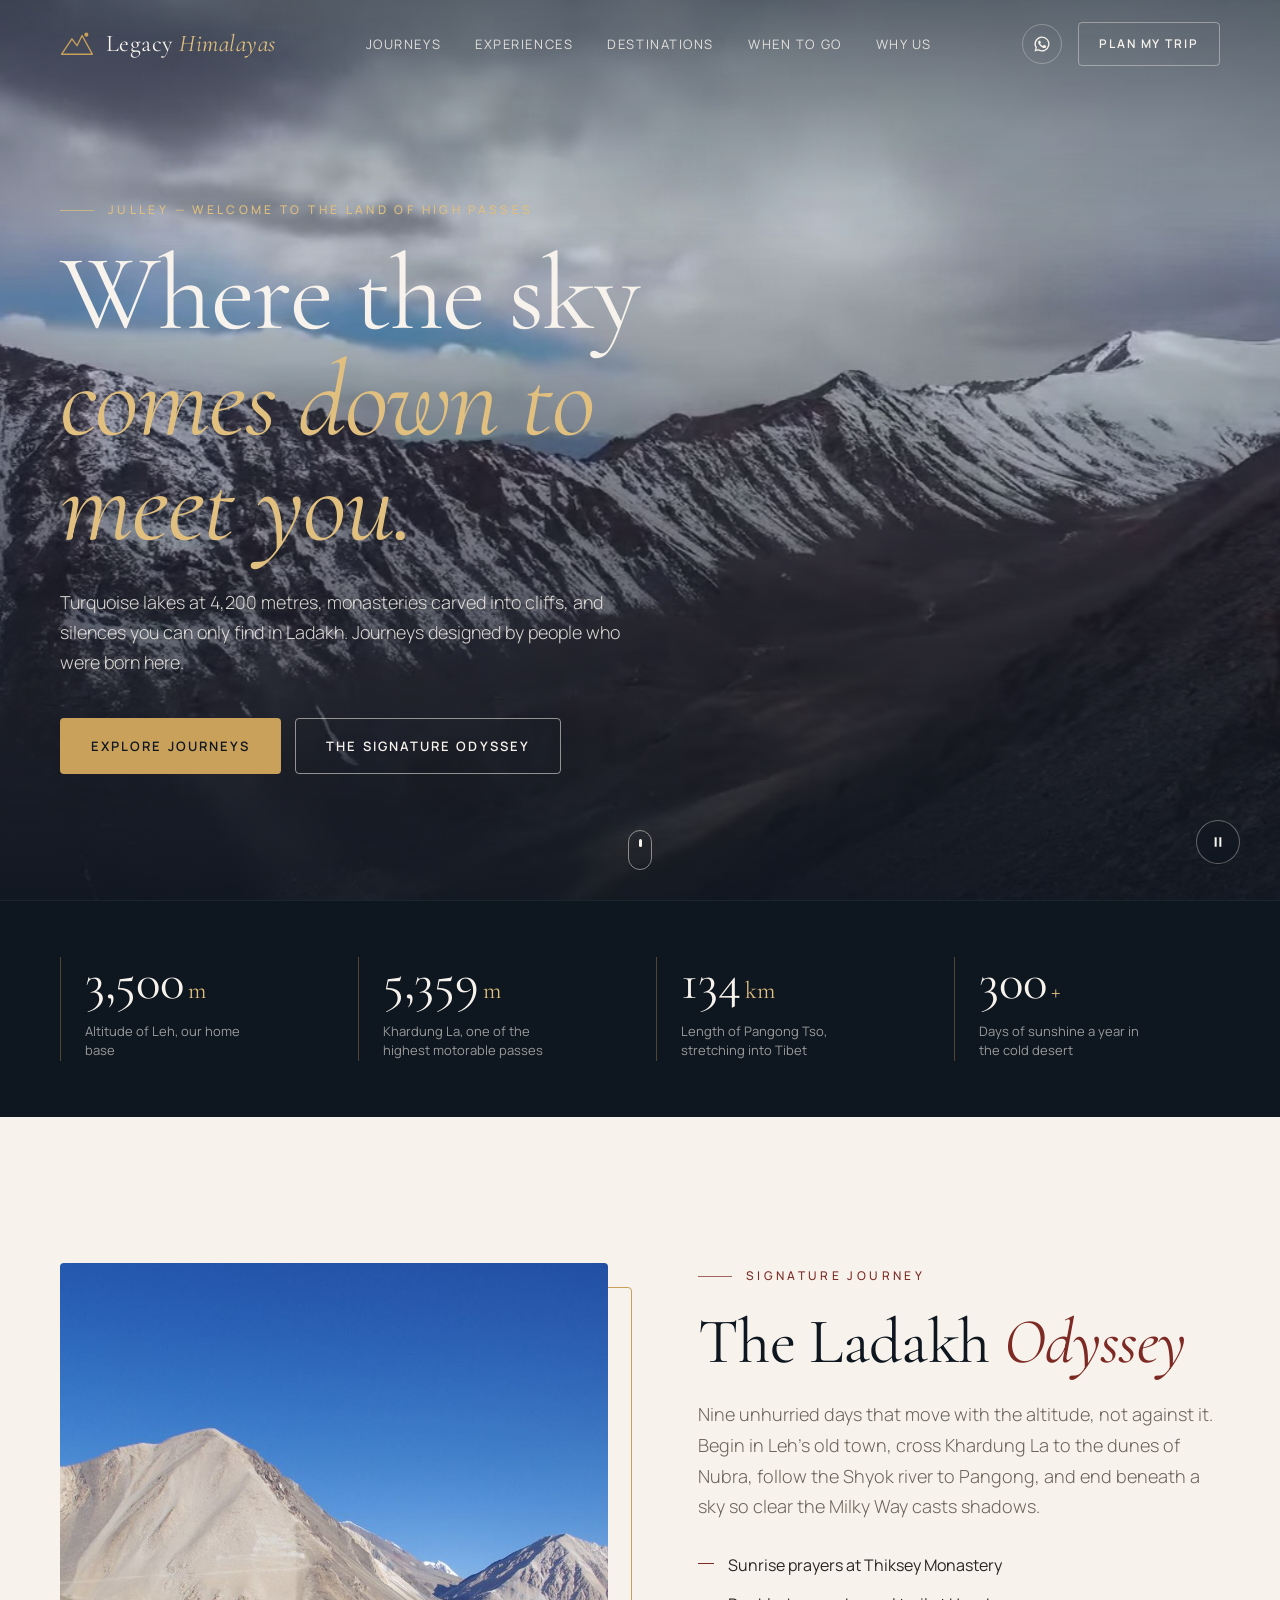
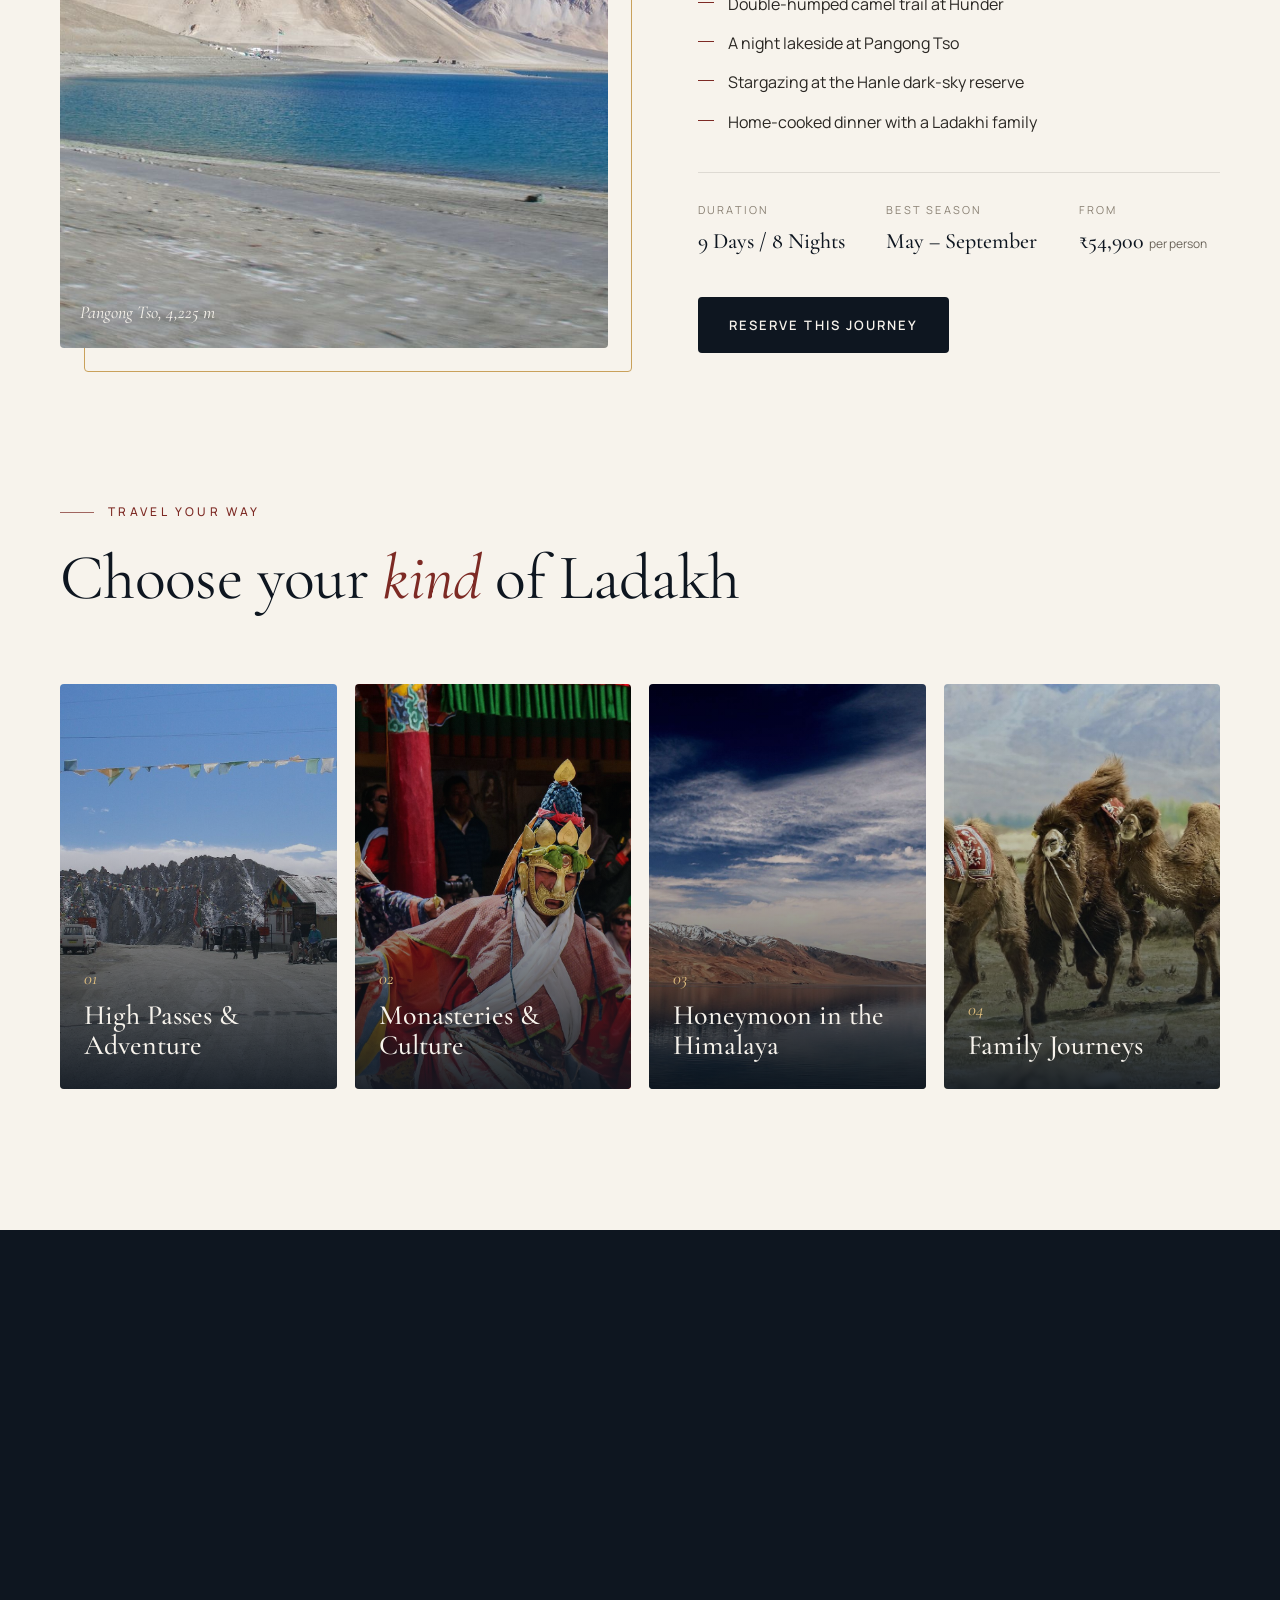
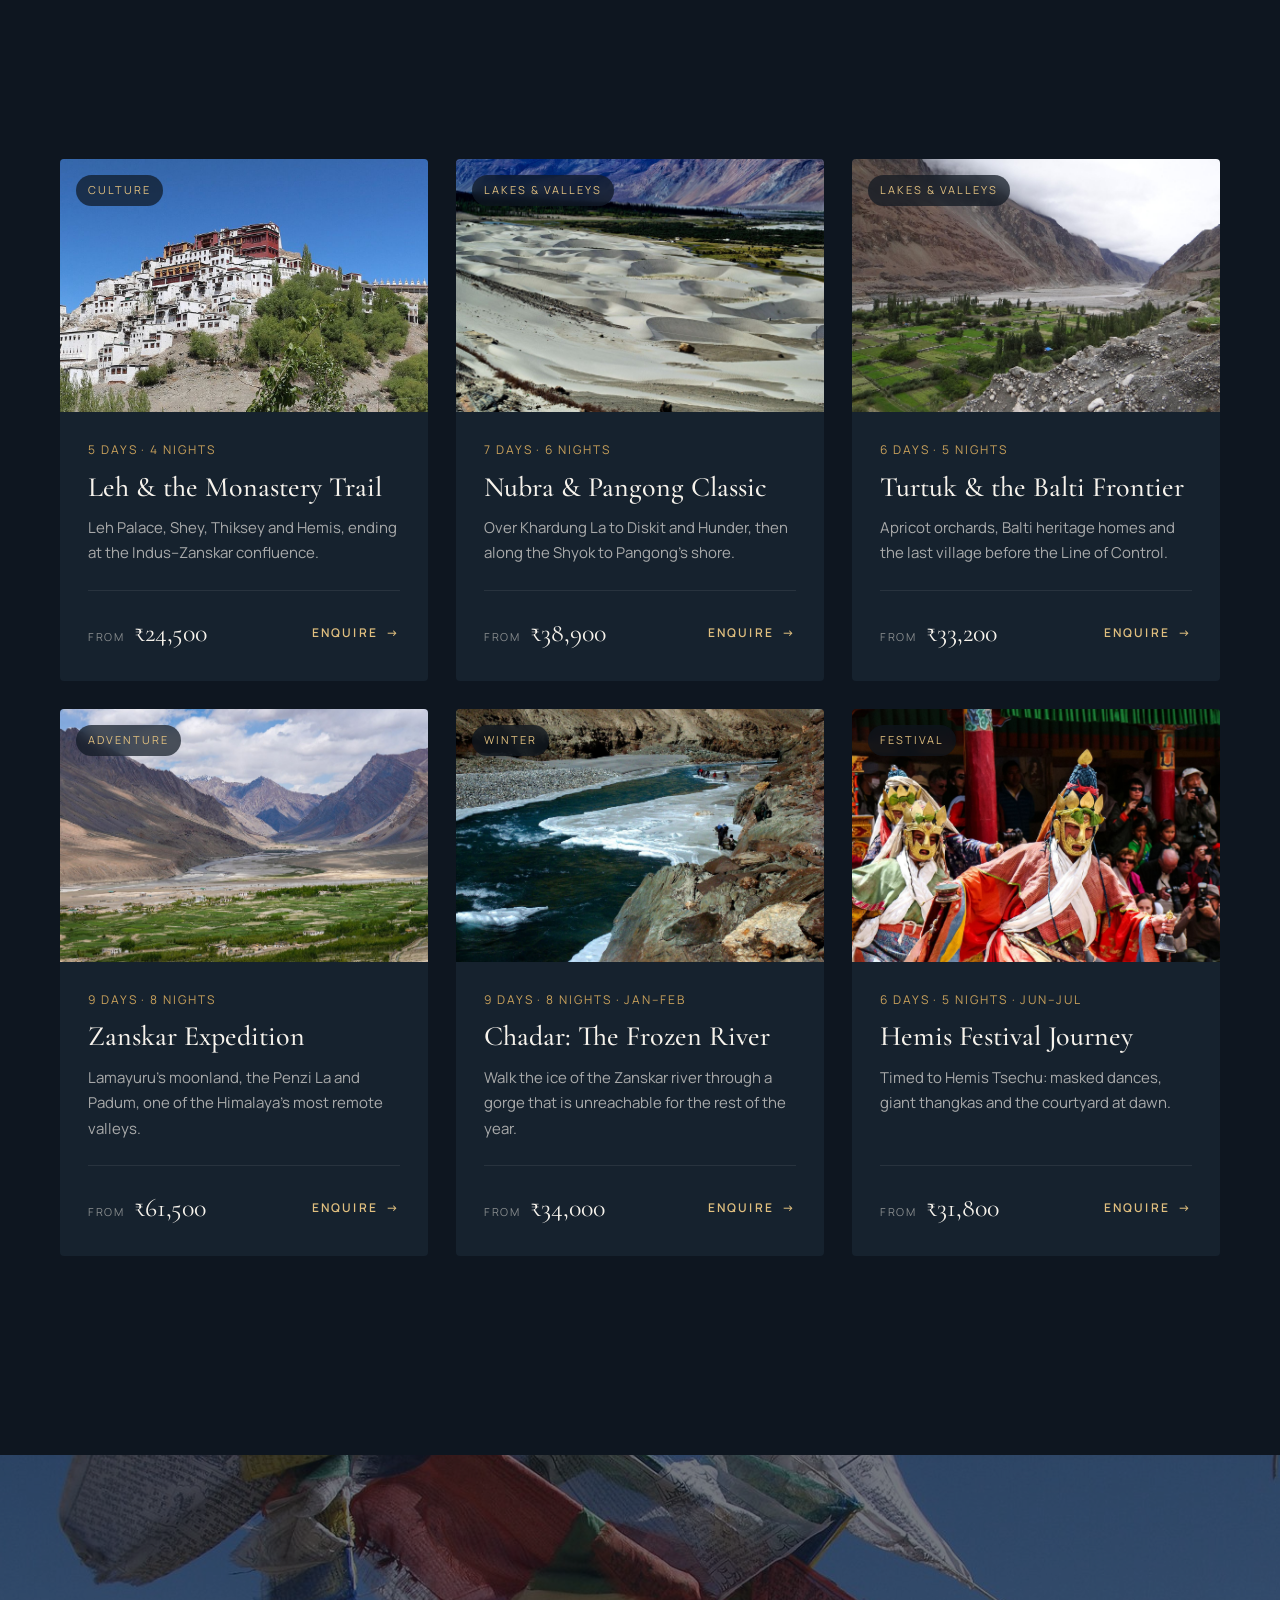
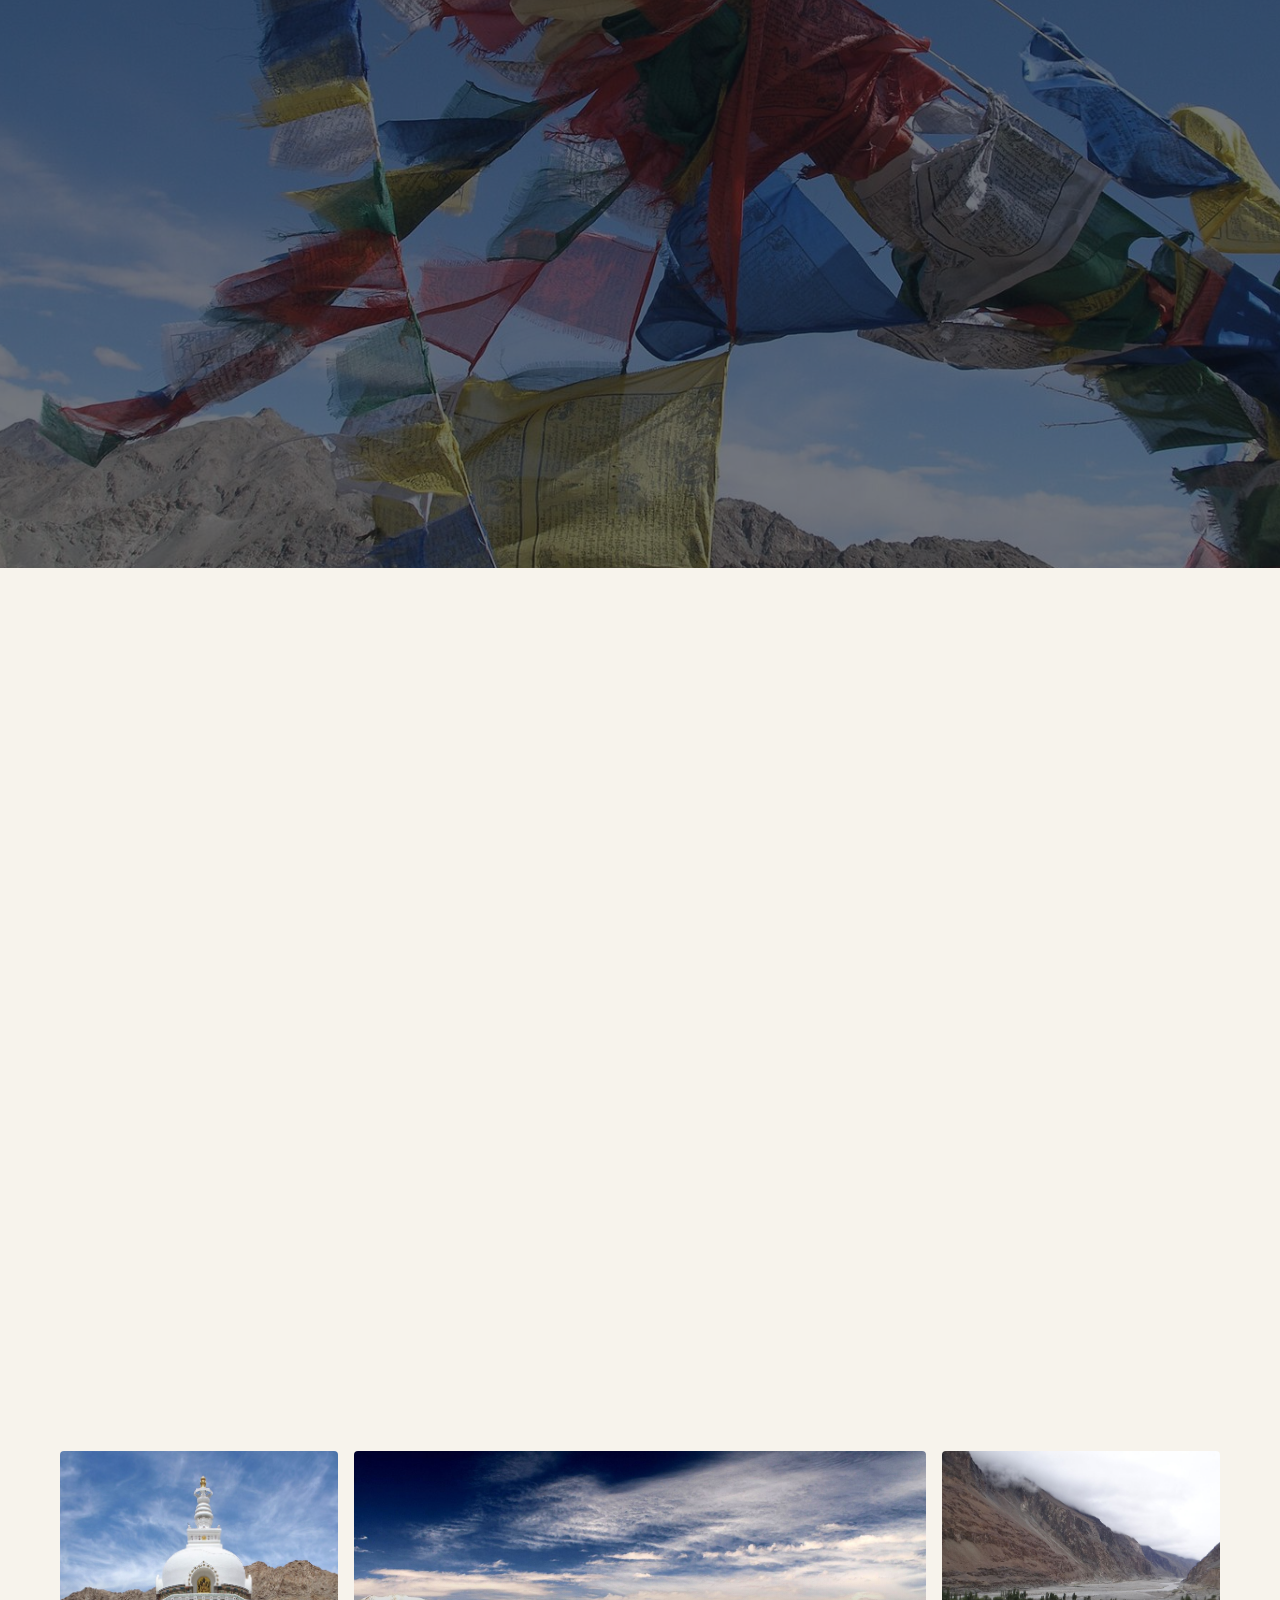
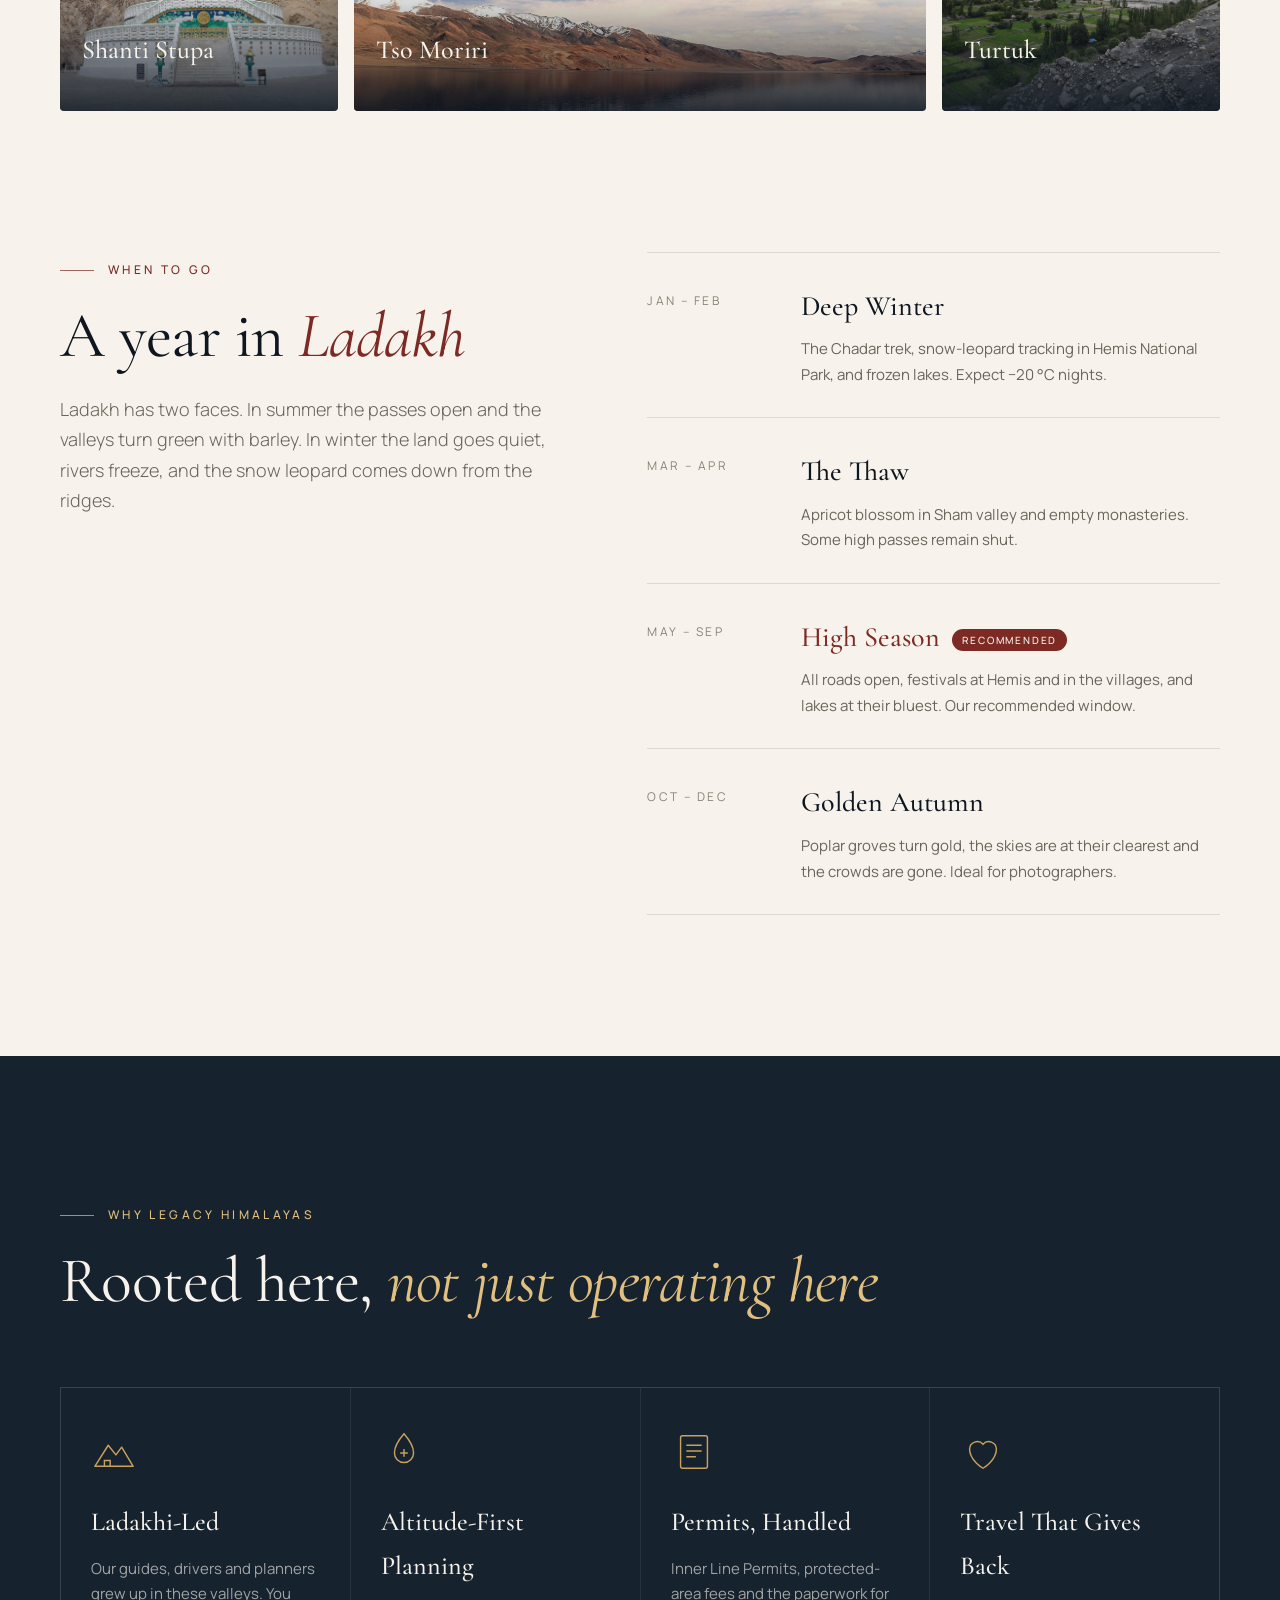
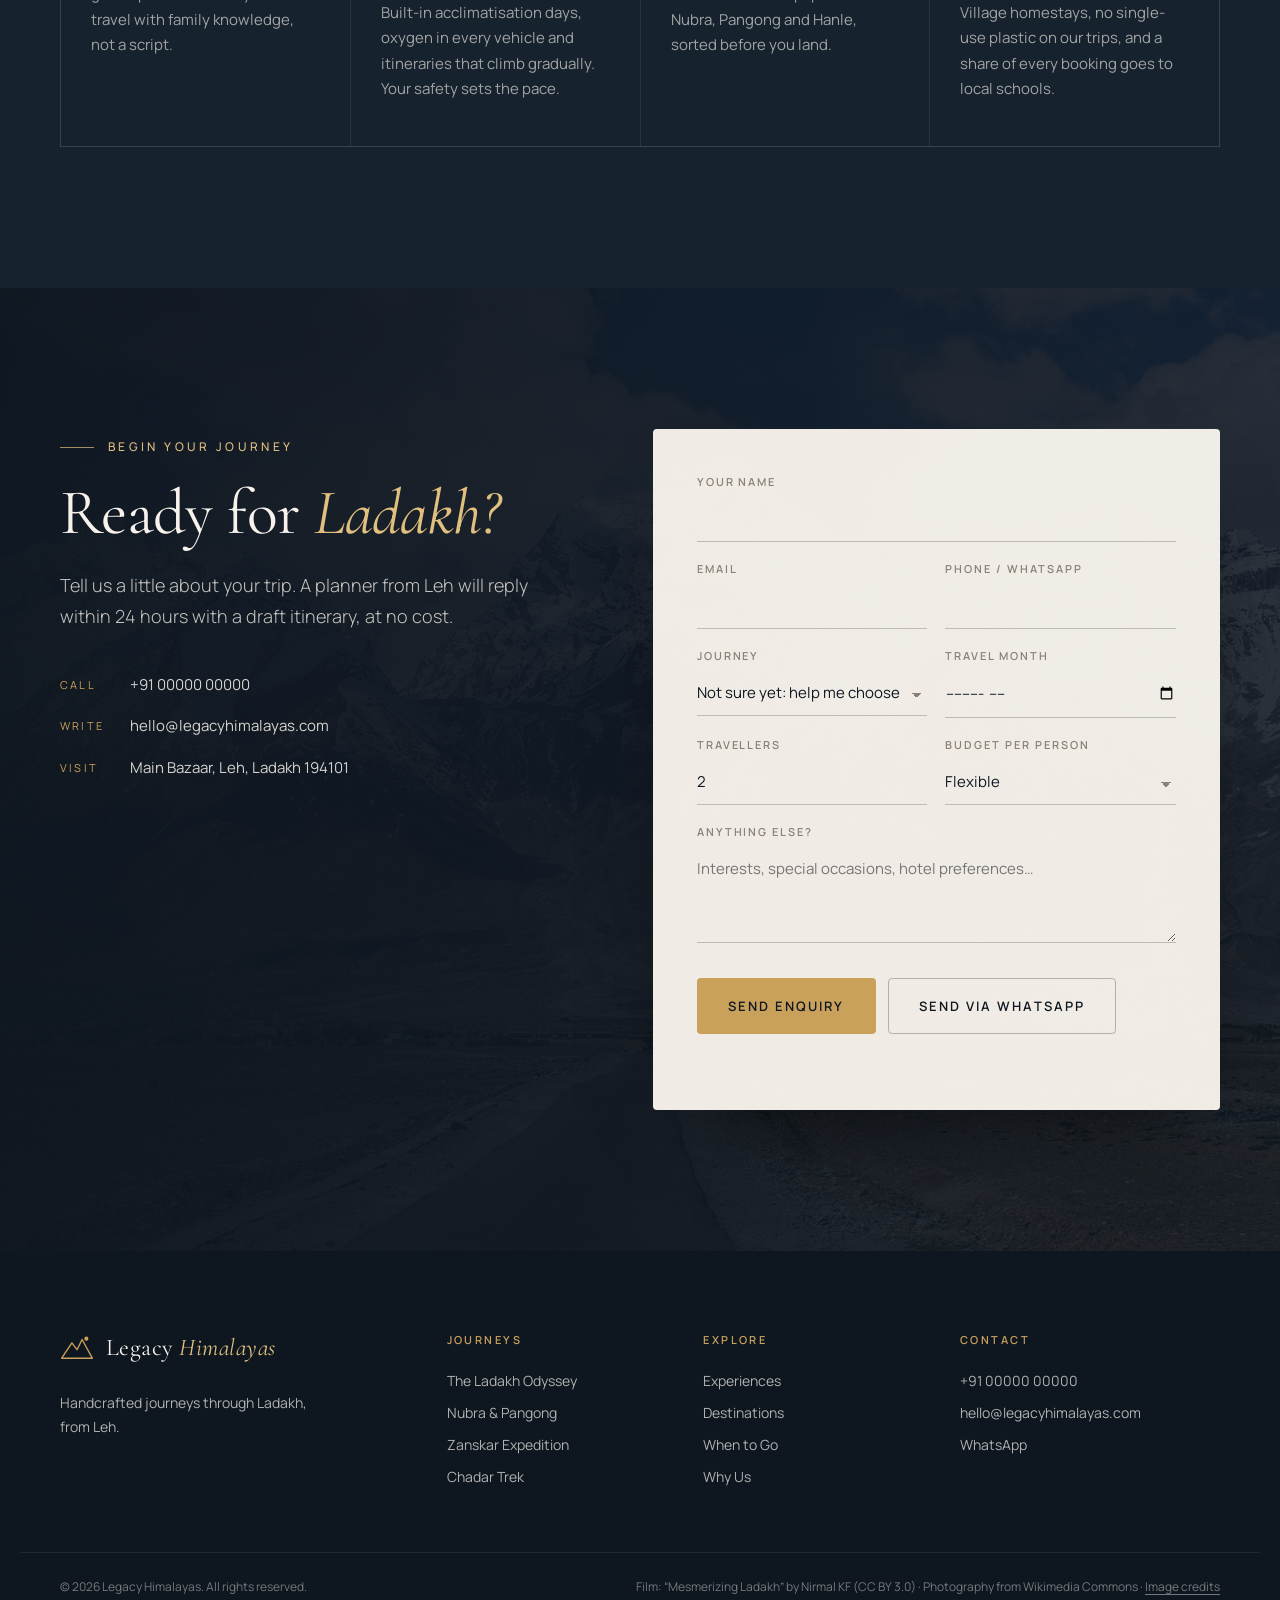
==== index.html @ a26d28ac "initial demo of website of the ladakh legacy" ====
<!doctype html>
<html lang="en">
<head>
  <meta charset="utf-8">
  <meta name="viewport" content="width=device-width, initial-scale=1">
  <title>Legacy Himalayas — Journeys Through Ladakh</title>
  <meta name="description" content="Handcrafted Ladakh journeys by a Leh-based team: Pangong and Nubra, monastery trails, Zanskar expeditions and the Chadar frozen-river trek.">
  <meta name="theme-color" content="#0e1620">
  <meta property="og:title" content="Legacy Himalayas — Journeys Through Ladakh">
  <meta property="og:description" content="Handcrafted journeys across the high desert of Ladakh.">
  <meta property="og:image" content="assets/img/hero-poster.jpg">
  <link rel="preconnect" href="https://fonts.googleapis.com">
  <link rel="preconnect" href="https://fonts.gstatic.com" crossorigin>
  <link href="https://fonts.googleapis.com/css2?family=Cormorant+Garamond:ital,wght@0,400;0,500;0,600;1,400;1,500&family=Manrope:wght@300;400;500;600&display=swap" rel="stylesheet">
  <link rel="stylesheet" href="css/style.css">
</head>
<body>

  <!-- ============ HEADER ============ -->
  <header class="site-header" id="top">
    <div class="container header-inner">
      <a href="#top" class="brand" aria-label="Legacy Himalayas home">
        <svg class="brand-mark" viewBox="0 0 40 40" aria-hidden="true"><path d="M2 32 L14 14 L20 22 L26 10 L38 32 Z" fill="none" stroke="currentColor" stroke-width="1.6" stroke-linejoin="round"/><circle cx="31" cy="9" r="2.4" fill="currentColor"/></svg>
        <span class="brand-text">Legacy <em>Himalayas</em></span>
      </a>

      <nav class="main-nav" aria-label="Primary">
        <a href="#journeys">Journeys</a>
        <a href="#experiences">Experiences</a>
        <a href="#destinations">Destinations</a>
        <a href="#seasons">When to Go</a>
        <a href="#why">Why Us</a>
      </nav>

      <div class="header-actions">
        <a href="https://wa.me/910000000000" class="icon-link" aria-label="Chat on WhatsApp" target="_blank" rel="noopener">
          <svg viewBox="0 0 24 24" aria-hidden="true"><path fill="currentColor" d="M12 2a10 10 0 0 0-8.6 15.1L2 22l5-1.3A10 10 0 1 0 12 2Zm0 18.2a8.2 8.2 0 0 1-4.2-1.2l-.3-.2-3 .8.8-2.9-.2-.3A8.2 8.2 0 1 1 12 20.2Zm4.5-6.1c-.2-.1-1.5-.7-1.7-.8s-.4-.1-.6.1-.7.8-.8 1-.3.2-.5.1a6.7 6.7 0 0 1-3.3-2.9c-.3-.4.3-.4.8-1.4a.5.5 0 0 0 0-.5l-.8-1.8c-.2-.5-.4-.4-.6-.4h-.5a1 1 0 0 0-.7.3 3 3 0 0 0-.9 2.2 5.2 5.2 0 0 0 1.1 2.7 11.8 11.8 0 0 0 4.5 4c1.7.7 2.3.8 3.2.6a2.7 2.7 0 0 0 1.8-1.3 2.2 2.2 0 0 0 .1-1.3c0-.1-.2-.2-.4-.3Z"/></svg>
        </a>
        <a href="#enquire" class="btn btn-ghost btn-sm">Plan My Trip</a>
        <button class="nav-toggle" aria-label="Open menu" aria-expanded="false" aria-controls="mobile-menu">
          <span></span><span></span>
        </button>
      </div>
    </div>

    <div class="mobile-menu" id="mobile-menu" hidden>
      <a href="#journeys">Journeys</a>
      <a href="#experiences">Experiences</a>
      <a href="#destinations">Destinations</a>
      <a href="#seasons">When to Go</a>
      <a href="#why">Why Us</a>
      <a href="#enquire" class="btn btn-gold">Plan My Trip</a>
    </div>
  </header>

  <main>

    <!-- ============ HERO (VIDEO) ============ -->
    <section class="hero">
      <video class="hero-video" autoplay muted loop playsinline preload="auto" poster="assets/img/hero-poster.jpg">
        <source src="assets/video/ladakh-hero.mp4" type="video/mp4">
        <source src="assets/video/ladakh-hero.webm" type="video/webm">
      </video>
      <div class="hero-shade"></div>

      <div class="container hero-content">
        <p class="eyebrow reveal">Julley — welcome to the land of high passes</p>
        <h1 class="hero-title reveal">Where the sky<br><em>comes down to meet you.</em></h1>
        <p class="hero-lede reveal">Turquoise lakes at 4,200 metres, monasteries carved into cliffs, and silences you can only find in Ladakh. Journeys designed by people who were born here.</p>
        <div class="hero-ctas reveal">
          <a href="#journeys" class="btn btn-gold">Explore Journeys</a>
          <a href="#signature" class="btn btn-line">The Signature Odyssey</a>
        </div>
      </div>

      <button class="video-toggle" aria-label="Pause background video" data-state="playing">
        <svg class="i-pause" viewBox="0 0 24 24" aria-hidden="true"><path fill="currentColor" d="M7 5h3v14H7zM14 5h3v14h-3z"/></svg>
        <svg class="i-play" viewBox="0 0 24 24" aria-hidden="true"><path fill="currentColor" d="M8 5v14l11-7z"/></svg>
      </button>
      <a href="#signature" class="scroll-cue" aria-label="Scroll down"><span></span></a>
    </section>

    <!-- ============ STATS STRIP ============ -->
    <section class="stats">
      <div class="container stats-grid">
        <div class="stat reveal"><span class="stat-num" data-count="3500">3,500</span><span class="stat-unit">m</span><p>Altitude of Leh, our home base</p></div>
        <div class="stat reveal"><span class="stat-num" data-count="5359">5,359</span><span class="stat-unit">m</span><p>Khardung La, one of the highest motorable passes</p></div>
        <div class="stat reveal"><span class="stat-num" data-count="134">134</span><span class="stat-unit">km</span><p>Length of Pangong Tso, stretching into Tibet</p></div>
        <div class="stat reveal"><span class="stat-num" data-count="300">300</span><span class="stat-unit">+</span><p>Days of sunshine a year in the cold desert</p></div>
      </div>
    </section>

    <!-- ============ SIGNATURE JOURNEY ============ -->
    <section class="signature" id="signature">
      <div class="container signature-grid">
        <figure class="signature-media reveal">
          <img src="assets/img/pangong.jpg" alt="The turquoise water of Pangong Tso beneath bare brown mountains" loading="lazy">
          <figcaption>Pangong Tso, 4,225 m</figcaption>
        </figure>
        <div class="signature-copy reveal">
          <p class="eyebrow dark">Signature Journey</p>
          <h2 class="section-title">The Ladakh <em>Odyssey</em></h2>
          <p class="lead">Nine unhurried days that move with the altitude, not against it. Begin in Leh's old town, cross Khardung La to the dunes of Nubra, follow the Shyok river to Pangong, and end beneath a sky so clear the Milky Way casts shadows.</p>
          <ul class="tick-list">
            <li>Sunrise prayers at Thiksey Monastery</li>
            <li>Double-humped camel trail at Hunder</li>
            <li>A night lakeside at Pangong Tso</li>
            <li>Stargazing at the Hanle dark-sky reserve</li>
            <li>Home-cooked dinner with a Ladakhi family</li>
          </ul>
          <div class="signature-meta">
            <div><span>Duration</span><strong>9 Days / 8 Nights</strong></div>
            <div><span>Best season</span><strong>May – September</strong></div>
            <div><span>From</span><strong>₹54,900 <small>per person</small></strong></div>
          </div>
          <a href="#enquire" class="btn btn-dark" data-trip="The Ladakh Odyssey">Reserve This Journey</a>
        </div>
      </div>
    </section>

    <!-- ============ EXPERIENCES ============ -->
    <section class="experiences" id="experiences">
      <div class="container">
        <header class="section-head reveal">
          <p class="eyebrow dark">Travel Your Way</p>
          <h2 class="section-title">Choose your <em>kind</em> of Ladakh</h2>
        </header>

        <div class="exp-grid">
          <a href="#enquire" class="exp-card reveal" data-trip="High Passes & Adventure">
            <img src="assets/img/khardung-la.jpg" alt="Prayer flags strung across the summit of Khardung La" loading="lazy">
            <div class="exp-body"><span class="exp-index">01</span><h3>High Passes &amp; Adventure</h3><p>Motorbike routes, river rafting on the Zanskar, and treks across 5,000-metre passes.</p></div>
          </a>
          <a href="#enquire" class="exp-card reveal" data-trip="Monasteries & Culture">
            <img src="assets/img/hemis-festival.jpg" alt="Masked dancers at the Hemis monastery festival" loading="lazy">
            <div class="exp-body"><span class="exp-index">02</span><h3>Monasteries &amp; Culture</h3><p>Cham dances, butter-lamp halls and quiet conversations with resident monks.</p></div>
          </a>
          <a href="#enquire" class="exp-card reveal" data-trip="Honeymoon in the Himalaya">
            <img src="assets/img/tso-moriri.jpg" alt="Dramatic clouds over the still waters of Tso Moriri" loading="lazy">
            <div class="exp-body"><span class="exp-index">03</span><h3>Honeymoon in the Himalaya</h3><p>Private lakeside camps, boutique heritage stays and long, slow evenings.</p></div>
          </a>
          <a href="#enquire" class="exp-card reveal" data-trip="Family Journeys">
            <img src="assets/img/bactrian-camels.jpg" alt="Three Bactrian camels in the Nubra valley" loading="lazy">
            <div class="exp-body"><span class="exp-index">04</span><h3>Family Journeys</h3><p>Gentle pacing, comfortable vehicles and moments every age remembers.</p></div>
          </a>
        </div>
      </div>
    </section>

    <!-- ============ JOURNEYS / PACKAGES ============ -->
    <section class="journeys" id="journeys">
      <div class="container">
        <header class="section-head split reveal">
          <div>
            <p class="eyebrow">Curated Itineraries</p>
            <h2 class="section-title light">Journeys across <em>the roof of the world</em></h2>
          </div>
          <p class="section-note">Every itinerary includes acclimatisation days, permits, a local guide and a dedicated driver. All of it can be tailored.</p>
        </header>

        <div class="journey-filters reveal" role="tablist" aria-label="Filter journeys">
          <button class="chip is-active" data-filter="all" role="tab" aria-selected="true">All</button>
          <button class="chip" data-filter="culture" role="tab" aria-selected="false">Culture</button>
          <button class="chip" data-filter="landscape" role="tab" aria-selected="false">Lakes &amp; Valleys</button>
          <button class="chip" data-filter="adventure" role="tab" aria-selected="false">Adventure</button>
        </div>

        <div class="journey-grid">
          <article class="journey reveal" data-cat="culture">
            <div class="journey-img"><img src="assets/img/thiksey.jpg" alt="Thiksey Monastery rising in white tiers up a hillside" loading="lazy"><span class="tag">Culture</span></div>
            <div class="journey-body">
              <p class="journey-dur">5 Days · 4 Nights</p>
              <h3>Leh &amp; the Monastery Trail</h3>
              <p>Leh Palace, Shey, Thiksey and Hemis, ending at the Indus–Zanskar confluence.</p>
              <div class="journey-foot"><span class="price"><small>from</small> ₹24,500</span><a href="#enquire" class="link-arrow" data-trip="Leh & the Monastery Trail">Enquire</a></div>
            </div>
          </article>

          <article class="journey reveal" data-cat="landscape">
            <div class="journey-img"><img src="assets/img/nubra-dunes.jpg" alt="Pale sand dunes of the Nubra valley" loading="lazy"><span class="tag">Lakes &amp; Valleys</span></div>
            <div class="journey-body">
              <p class="journey-dur">7 Days · 6 Nights</p>
              <h3>Nubra &amp; Pangong Classic</h3>
              <p>Over Khardung La to Diskit and Hunder, then along the Shyok to Pangong's shore.</p>
              <div class="journey-foot"><span class="price"><small>from</small> ₹38,900</span><a href="#enquire" class="link-arrow" data-trip="Nubra & Pangong Classic">Enquire</a></div>
            </div>
          </article>

          <article class="journey reveal" data-cat="landscape">
            <div class="journey-img"><img src="assets/img/turtuk.jpg" alt="Green fields of Turtuk village beside the Shyok river" loading="lazy"><span class="tag">Lakes &amp; Valleys</span></div>
            <div class="journey-body">
              <p class="journey-dur">6 Days · 5 Nights</p>
              <h3>Turtuk &amp; the Balti Frontier</h3>
              <p>Apricot orchards, Balti heritage homes and the last village before the Line of Control.</p>
              <div class="journey-foot"><span class="price"><small>from</small> ₹33,200</span><a href="#enquire" class="link-arrow" data-trip="Turtuk & the Balti Frontier">Enquire</a></div>
            </div>
          </article>

          <article class="journey reveal" data-cat="adventure">
            <div class="journey-img"><img src="assets/img/zanskar.jpg" alt="Wide glacial valley in Zanskar" loading="lazy"><span class="tag">Adventure</span></div>
            <div class="journey-body">
              <p class="journey-dur">9 Days · 8 Nights</p>
              <h3>Zanskar Expedition</h3>
              <p>Lamayuru's moonland, the Penzi La and Padum, one of the Himalaya's most remote valleys.</p>
              <div class="journey-foot"><span class="price"><small>from</small> ₹61,500</span><a href="#enquire" class="link-arrow" data-trip="Zanskar Expedition">Enquire</a></div>
            </div>
          </article>

          <article class="journey reveal" data-cat="adventure">
            <div class="journey-img"><img src="assets/img/chadar.jpg" alt="Trekkers walking on the frozen Zanskar river" loading="lazy"><span class="tag">Winter</span></div>
            <div class="journey-body">
              <p class="journey-dur">9 Days · 8 Nights · Jan–Feb</p>
              <h3>Chadar: The Frozen River</h3>
              <p>Walk the ice of the Zanskar river through a gorge that is unreachable for the rest of the year.</p>
              <div class="journey-foot"><span class="price"><small>from</small> ₹34,000</span><a href="#enquire" class="link-arrow" data-trip="Chadar: The Frozen River">Enquire</a></div>
            </div>
          </article>

          <article class="journey reveal" data-cat="culture">
            <div class="journey-img"><img src="assets/img/hemis-festival.jpg" alt="Masked Cham dancers at Hemis Tsechu" loading="lazy"><span class="tag">Festival</span></div>
            <div class="journey-body">
              <p class="journey-dur">6 Days · 5 Nights · Jun–Jul</p>
              <h3>Hemis Festival Journey</h3>
              <p>Timed to Hemis Tsechu: masked dances, giant thangkas and the courtyard at dawn.</p>
              <div class="journey-foot"><span class="price"><small>from</small> ₹31,800</span><a href="#enquire" class="link-arrow" data-trip="Hemis Festival Journey">Enquire</a></div>
            </div>
          </article>
        </div>
        <p class="fine-print reveal">Prices are indicative, per person on twin sharing, and vary with season, group size and the hotels you choose.</p>
      </div>
    </section>

    <!-- ============ QUOTE BREAK ============ -->
    <section class="parallax-quote">
      <div class="parallax-bg" aria-hidden="true" style="background-image:url('assets/img/prayer-flags.jpg')"></div>
      <div class="container quote-inner reveal">
        <p class="quote-mark" aria-hidden="true">“</p>
        <blockquote>Ladakh does not ask you to hurry.<br>It asks you to <em>breathe</em>, and look up.</blockquote>
        <p class="quote-sub">Every prayer flag carries a wish on the wind. We hope one of them is yours.</p>
      </div>
    </section>

    <!-- ============ DESTINATIONS (MOSAIC) ============ -->
    <section class="destinations" id="destinations">
      <div class="container">
        <header class="section-head reveal">
          <p class="eyebrow dark">The Map, Unfolded</p>
          <h2 class="section-title">Places that <em>stay with you</em></h2>
        </header>

        <div class="mosaic">
          <figure class="tile t-tall reveal"><img src="assets/img/leh-palace.jpg" alt="Leh Palace overlooking the old town" loading="lazy"><figcaption><strong>Leh</strong><span>The 17th-century palace above a maze of mud-brick lanes</span></figcaption></figure>
          <figure class="tile t-wide reveal"><img src="assets/img/pangong-reflection.jpg" alt="Mountains mirrored in Pangong Tso" loading="lazy"><figcaption><strong>Pangong Tso</strong><span>A saltwater lake that shifts from blue to green to grey in a day</span></figcaption></figure>
          <figure class="tile reveal"><img src="assets/img/diskit.jpg" alt="The Maitreya Buddha statue at Diskit" loading="lazy"><figcaption><strong>Diskit</strong><span>A 32-metre Maitreya Buddha facing the valley</span></figcaption></figure>
          <figure class="tile reveal"><img src="assets/img/lamayuru.jpg" alt="Eroded moonland landscape around Lamayuru" loading="lazy"><figcaption><strong>Lamayuru</strong><span>Ancient lakebed turned to "moonland"</span></figcaption></figure>
          <figure class="tile t-wide reveal"><img src="assets/img/sangam.jpg" alt="The Indus and Zanskar rivers meeting at Nimmu" loading="lazy"><figcaption><strong>Sangam, Nimmu</strong><span>Where the blue Indus meets the brown Zanskar</span></figcaption></figure>
          <figure class="tile reveal"><img src="assets/img/shanti-stupa.jpg" alt="The white Shanti Stupa above Leh" loading="lazy"><figcaption><strong>Shanti Stupa</strong><span>Leh's lights at dusk</span></figcaption></figure>
          <figure class="tile t-wide reveal"><img src="assets/img/tso-moriri.jpg" alt="Clouds over Tso Moriri in Changthang" loading="lazy"><figcaption><strong>Tso Moriri</strong><span>A high-altitude wetland where the Changpa nomads graze their pashmina goats</span></figcaption></figure>
          <figure class="tile reveal"><img src="assets/img/turtuk.jpg" alt="Turtuk village in its green valley" loading="lazy"><figcaption><strong>Turtuk</strong><span>Balti village of apricot orchards</span></figcaption></figure>
        </div>
      </div>
    </section>

    <!-- ============ SEASONS ============ -->
    <section class="seasons" id="seasons">
      <div class="container seasons-grid">
        <div class="seasons-copy reveal">
          <p class="eyebrow dark">When to Go</p>
          <h2 class="section-title">A year in <em>Ladakh</em></h2>
          <p class="lead">Ladakh has two faces. In summer the passes open and the valleys turn green with barley. In winter the land goes quiet, rivers freeze, and the snow leopard comes down from the ridges.</p>
        </div>
        <ol class="season-list">
          <li class="reveal"><span class="s-months">Jan – Feb</span><div><h4>Deep Winter</h4><p>The Chadar trek, snow-leopard tracking in Hemis National Park, and frozen lakes. Expect −20&nbsp;°C nights.</p></div></li>
          <li class="reveal"><span class="s-months">Mar – Apr</span><div><h4>The Thaw</h4><p>Apricot blossom in Sham valley and empty monasteries. Some high passes remain shut.</p></div></li>
          <li class="reveal is-peak"><span class="s-months">May – Sep</span><div><h4>High Season</h4><p>All roads open, festivals at Hemis and in the villages, and lakes at their bluest. Our recommended window.</p></div></li>
          <li class="reveal"><span class="s-months">Oct – Dec</span><div><h4>Golden Autumn</h4><p>Poplar groves turn gold, the skies are at their clearest and the crowds are gone. Ideal for photographers.</p></div></li>
        </ol>
      </div>
    </section>

    <!-- ============ WHY US ============ -->
    <section class="why" id="why">
      <div class="container">
        <header class="section-head reveal">
          <p class="eyebrow">Why Legacy Himalayas</p>
          <h2 class="section-title light">Rooted here, <em>not just operating here</em></h2>
        </header>
        <div class="why-grid">
          <div class="why-item reveal">
            <svg viewBox="0 0 48 48" aria-hidden="true"><path d="M4 40 L18 18 L26 28 L32 20 L44 40 Z" fill="none" stroke="currentColor" stroke-width="1.5" stroke-linejoin="round"/><path d="M14 40v-6h6v6" fill="none" stroke="currentColor" stroke-width="1.5"/></svg>
            <h3>Ladakhi-Led</h3>
            <p>Our guides, drivers and planners grew up in these valleys. You travel with family knowledge, not a script.</p>
          </div>
          <div class="why-item reveal">
            <svg viewBox="0 0 48 48" aria-hidden="true"><path d="M24 6c-7 8-10 14-10 20a10 10 0 0 0 20 0c0-6-3-12-10-20Z" fill="none" stroke="currentColor" stroke-width="1.5"/><path d="M24 30v-8M20 26h8" stroke="currentColor" stroke-width="1.5"/></svg>
            <h3>Altitude-First Planning</h3>
            <p>Built-in acclimatisation days, oxygen in every vehicle and itineraries that climb gradually. Your safety sets the pace.</p>
          </div>
          <div class="why-item reveal">
            <svg viewBox="0 0 48 48" aria-hidden="true"><rect x="10" y="8" width="28" height="34" rx="2" fill="none" stroke="currentColor" stroke-width="1.5"/><path d="M16 18h16M16 24h16M16 30h10" stroke="currentColor" stroke-width="1.5"/></svg>
            <h3>Permits, Handled</h3>
            <p>Inner Line Permits, protected-area fees and the paperwork for Nubra, Pangong and Hanle, sorted before you land.</p>
          </div>
          <div class="why-item reveal">
            <svg viewBox="0 0 48 48" aria-hidden="true"><path d="M24 42s-14-8-14-20a8 8 0 0 1 14-5 8 8 0 0 1 14 5c0 12-14 20-14 20Z" fill="none" stroke="currentColor" stroke-width="1.5"/></svg>
            <h3>Travel That Gives Back</h3>
            <p>Village homestays, no single-use plastic on our trips, and a share of every booking goes to local schools.</p>
          </div>
        </div>
      </div>
    </section>

    <!-- ============ ENQUIRY ============ -->
    <section class="enquire" id="enquire">
      <div class="enquire-bg" aria-hidden="true"><img src="assets/img/zanskar-road.jpg" alt="" loading="lazy"></div>
      <div class="container enquire-grid">
        <div class="enquire-copy reveal">
          <p class="eyebrow">Begin Your Journey</p>
          <h2 class="section-title light">Ready for <em>Ladakh?</em></h2>
          <p class="lead light">Tell us a little about your trip. A planner from Leh will reply within 24 hours with a draft itinerary, at no cost.</p>
          <ul class="contact-list">
            <li><span>Call</span><a href="tel:+910000000000">+91 00000 00000</a></li>
            <li><span>Write</span><a href="mailto:hello@legacyhimalayas.com">hello@legacyhimalayas.com</a></li>
            <li><span>Visit</span>Main Bazaar, Leh, Ladakh 194101</li>
          </ul>
        </div>

        <form class="enquire-form reveal" id="enquiry-form" novalidate>
          <div class="field"><label for="f-name">Your name</label><input id="f-name" name="name" type="text" autocomplete="name" required></div>
          <div class="field-row">
            <div class="field"><label for="f-email">Email</label><input id="f-email" name="email" type="email" autocomplete="email" required></div>
            <div class="field"><label for="f-phone">Phone / WhatsApp</label><input id="f-phone" name="phone" type="tel" autocomplete="tel"></div>
          </div>
          <div class="field-row">
            <div class="field"><label for="f-trip">Journey</label>
              <select id="f-trip" name="trip">
                <option>Not sure yet: help me choose</option>
                <option>The Ladakh Odyssey</option>
                <option>Leh &amp; the Monastery Trail</option>
                <option>Nubra &amp; Pangong Classic</option>
                <option>Turtuk &amp; the Balti Frontier</option>
                <option>Zanskar Expedition</option>
                <option>Chadar: The Frozen River</option>
                <option>Hemis Festival Journey</option>
                <option>High Passes &amp; Adventure</option>
                <option>Monasteries &amp; Culture</option>
                <option>Honeymoon in the Himalaya</option>
                <option>Family Journeys</option>
              </select>
            </div>
            <div class="field"><label for="f-month">Travel month</label><input id="f-month" name="month" type="month"></div>
          </div>
          <div class="field-row">
            <div class="field"><label for="f-travellers">Travellers</label><input id="f-travellers" name="travellers" type="number" min="1" value="2"></div>
            <div class="field"><label for="f-budget">Budget per person</label>
              <select id="f-budget" name="budget"><option>Flexible</option><option>Under ₹30,000</option><option>₹30,000 – ₹60,000</option><option>₹60,000+</option></select>
            </div>
          </div>
          <div class="field"><label for="f-msg">Anything else?</label><textarea id="f-msg" name="message" rows="3" placeholder="Interests, special occasions, hotel preferences…"></textarea></div>
          <div class="form-actions">
            <button type="submit" class="btn btn-gold">Send Enquiry</button>
            <button type="button" class="btn btn-line" id="send-whatsapp">Send via WhatsApp</button>
          </div>
          <p class="form-status" role="status" aria-live="polite"></p>
        </form>
      </div>
    </section>
  </main>

  <!-- ============ FOOTER ============ -->
  <footer class="site-footer">
    <div class="container footer-grid">
      <div class="footer-brand">
        <a href="#top" class="brand">
          <svg class="brand-mark" viewBox="0 0 40 40" aria-hidden="true"><path d="M2 32 L14 14 L20 22 L26 10 L38 32 Z" fill="none" stroke="currentColor" stroke-width="1.6" stroke-linejoin="round"/><circle cx="31" cy="9" r="2.4" fill="currentColor"/></svg>
          <span class="brand-text">Legacy <em>Himalayas</em></span>
        </a>
        <p>Handcrafted journeys through Ladakh, from Leh.</p>
      </div>
      <div>
        <h4>Journeys</h4>
        <a href="#signature">The Ladakh Odyssey</a>
        <a href="#journeys">Nubra &amp; Pangong</a>
        <a href="#journeys">Zanskar Expedition</a>
        <a href="#journeys">Chadar Trek</a>
      </div>
      <div>
        <h4>Explore</h4>
        <a href="#experiences">Experiences</a>
        <a href="#destinations">Destinations</a>
        <a href="#seasons">When to Go</a>
        <a href="#why">Why Us</a>
      </div>
      <div>
        <h4>Contact</h4>
        <a href="tel:+910000000000">+91 00000 00000</a>
        <a href="mailto:hello@legacyhimalayas.com">hello@legacyhimalayas.com</a>
        <a href="https://wa.me/910000000000" target="_blank" rel="noopener">WhatsApp</a>
      </div>
    </div>
    <div class="container footer-base">
      <p>© <span id="year">2026</span> Legacy Himalayas. All rights reserved.</p>
      <p>Film: “Mesmerizing Ladakh” by Nirmal KF (CC BY 3.0) · Photography from Wikimedia Commons · <a href="credits.html">Image credits</a></p>
    </div>
  </footer>

  <a href="https://wa.me/910000000000" class="wa-float" target="_blank" rel="noopener" aria-label="Chat on WhatsApp">
    <svg viewBox="0 0 24 24" aria-hidden="true"><path fill="currentColor" d="M12 2a10 10 0 0 0-8.6 15.1L2 22l5-1.3A10 10 0 1 0 12 2Zm4.5 12.1c-.2-.1-1.5-.7-1.7-.8s-.4-.1-.6.1-.7.8-.8 1-.3.2-.5.1a6.7 6.7 0 0 1-3.3-2.9c-.3-.4.3-.4.8-1.4a.5.5 0 0 0 0-.5l-.8-1.8c-.2-.5-.4-.4-.6-.4h-.5a1 1 0 0 0-.7.3 3 3 0 0 0-.9 2.2 5.2 5.2 0 0 0 1.1 2.7 11.8 11.8 0 0 0 4.5 4c1.7.7 2.3.8 3.2.6a2.7 2.7 0 0 0 1.8-1.3 2.2 2.2 0 0 0 .1-1.3c0-.1-.2-.2-.4-.3Z"/></svg>
  </a>

  <script src="js/main.js"></script>
</body>
</html>
---- css/style.css ----
/* ==========================================================================
   Legacy Himalayas — stylesheet
   Palette drawn from Ladakh: night sky, snow, monastery maroon, prayer-flag gold
   ========================================================================== */

:root {
  --ink: #0e1620;          /* night sky */
  --ink-2: #16222e;
  --ink-3: #223241;
  --snow: #f7f3ec;         /* whitewashed walls */
  --sand: #ece4d6;         /* desert stone */
  --stone: #8a8174;
  --text: #2a2723;
  --muted: #6b645a;
  --maroon: #7d2a24;       /* monk robes */
  --gold: #c9a15b;         /* butter lamps */
  --gold-2: #e0bf7f;
  --lake: #2e7f8f;         /* Pangong turquoise */

  --serif: "Cormorant Garamond", "Iowan Old Style", Georgia, serif;
  --sans: "Manrope", system-ui, -apple-system, "Segoe UI", sans-serif;

  --radius: 4px;
  --ease: cubic-bezier(.22,.61,.36,1);
  --container: 1240px;
  --gutter: clamp(16px, 4vw, 40px);
  --section: clamp(80px, 11vw, 150px);
}

*, *::before, *::after { box-sizing: border-box; }
html { scroll-behavior: smooth; -webkit-text-size-adjust: 100%; }
body {
  margin: 0;
  font-family: var(--sans);
  font-weight: 400;
  font-size: 16px;
  line-height: 1.7;
  color: var(--text);
  background: var(--snow);
  -webkit-font-smoothing: antialiased;
  overflow-x: hidden;
}
img, video, svg { display: block; max-width: 100%; }
a { color: inherit; text-decoration: none; }
h1, h2, h3, h4 { margin: 0; font-weight: 500; }
p { margin: 0; }
button { font: inherit; cursor: pointer; }
:focus-visible { outline: 2px solid var(--gold); outline-offset: 3px; }

.container { width: 100%; max-width: var(--container); margin: 0 auto; padding: 0 var(--gutter); }

/* ---------- Type ---------- */
.eyebrow {
  font-size: 12px; letter-spacing: .28em; text-transform: uppercase; font-weight: 500;
  color: var(--gold-2); display: inline-flex; align-items: center; gap: 14px; margin-bottom: 22px;
}
.eyebrow::before { content: ""; width: 34px; height: 1px; background: currentColor; opacity: .7; }
.eyebrow.dark { color: var(--maroon); }

.section-title {
  font-family: var(--serif); font-weight: 400;
  font-size: clamp(36px, 5.2vw, 64px); line-height: 1.05; letter-spacing: -.01em; color: var(--ink);
}
.section-title em { font-style: italic; color: var(--maroon); }
.section-title.light { color: var(--snow); }
.section-title.light em { color: var(--gold-2); }
.lead { font-size: 18px; color: var(--muted); max-width: 56ch; margin-top: 24px; font-weight: 300; }
.lead.light { color: rgba(247,243,236,.78); }

.section-head { margin-bottom: clamp(44px, 6vw, 72px); }
.section-head.split { display: flex; justify-content: space-between; align-items: flex-end; gap: 40px; flex-wrap: wrap; }
.section-note { max-width: 38ch; color: rgba(247,243,236,.65); font-size: 15px; }

/* ---------- Buttons ---------- */
.btn {
  display: inline-flex; align-items: center; justify-content: center; gap: 10px;
  padding: 16px 30px; border-radius: var(--radius); border: 1px solid transparent;
  font-size: 13px; letter-spacing: .16em; text-transform: uppercase; font-weight: 600;
  transition: background .35s var(--ease), color .35s var(--ease), border-color .35s var(--ease), transform .35s var(--ease);
}
.btn:hover { transform: translateY(-2px); }
.btn-sm { padding: 11px 20px; font-size: 12px; }
.btn-gold { background: var(--gold); color: var(--ink); }
.btn-gold:hover { background: var(--gold-2); }
.btn-dark { background: var(--ink); color: var(--snow); margin-top: 36px; }
.btn-dark:hover { background: var(--maroon); }
.btn-line { border-color: rgba(247,243,236,.55); color: var(--snow); background: transparent; }
.btn-line:hover { background: var(--snow); color: var(--ink); border-color: var(--snow); }
.btn-ghost { border-color: rgba(247,243,236,.4); color: var(--snow); }
.btn-ghost:hover { background: var(--snow); color: var(--ink); }

.link-arrow {
  font-size: 12px; letter-spacing: .18em; text-transform: uppercase; font-weight: 600; color: var(--maroon);
  display: inline-flex; align-items: center; gap: 8px;
}
.link-arrow::after { content: "→"; transition: transform .3s var(--ease); }
.link-arrow:hover::after { transform: translateX(5px); }

/* ---------- Header ---------- */
.site-header {
  position: fixed; inset: 0 0 auto 0; z-index: 50;
  color: var(--snow);
  transition: background .4s var(--ease), box-shadow .4s var(--ease), padding .4s var(--ease);
  padding: 22px 0;
}
.site-header.is-solid {
  background: rgba(14,22,32,.92);
  -webkit-backdrop-filter: blur(14px); backdrop-filter: blur(14px);
  box-shadow: 0 1px 0 rgba(255,255,255,.06);
  padding: 12px 0;
}
.header-inner { display: flex; align-items: center; justify-content: space-between; gap: 24px; }
.brand { display: inline-flex; align-items: center; gap: 12px; }
.brand-mark { width: 34px; height: 34px; color: var(--gold); }
.brand-text { font-family: var(--serif); font-size: 24px; letter-spacing: .02em; line-height: 1; }
.brand-text em { font-style: italic; color: var(--gold-2); }

.main-nav { display: flex; gap: 34px; }
.main-nav a { font-size: 13px; letter-spacing: .12em; text-transform: uppercase; opacity: .85; position: relative; padding: 6px 0; }
.main-nav a::after { content: ""; position: absolute; left: 0; bottom: 0; width: 100%; height: 1px; background: var(--gold); transform: scaleX(0); transform-origin: right; transition: transform .4s var(--ease); }
.main-nav a:hover { opacity: 1; }
.main-nav a:hover::after { transform: scaleX(1); transform-origin: left; }

.header-actions { display: flex; align-items: center; gap: 16px; }
.icon-link { width: 40px; height: 40px; display: grid; place-items: center; border-radius: 50%; border: 1px solid rgba(247,243,236,.3); transition: background .3s, color .3s; }
.icon-link svg { width: 18px; height: 18px; }
.icon-link:hover { background: var(--snow); color: var(--ink); }

.nav-toggle { display: none; width: 44px; height: 44px; background: none; border: 0; position: relative; color: inherit; }
.nav-toggle span { position: absolute; left: 11px; right: 11px; height: 1.5px; background: currentColor; transition: transform .35s var(--ease), top .35s var(--ease); }
.nav-toggle span:first-child { top: 17px; }
.nav-toggle span:last-child { top: 26px; }
.nav-toggle[aria-expanded="true"] span:first-child { top: 21px; transform: rotate(45deg); }
.nav-toggle[aria-expanded="true"] span:last-child { top: 21px; transform: rotate(-45deg); }

.mobile-menu {
  display: flex; flex-direction: column; gap: 4px;
  padding: 20px var(--gutter) 28px; background: var(--ink);
}
.mobile-menu[hidden] { display: none; }
.mobile-menu a:not(.btn) { font-family: var(--serif); font-size: 28px; padding: 6px 0; border-bottom: 1px solid rgba(255,255,255,.06); }
.mobile-menu .btn { margin-top: 18px; }

/* ---------- Hero ---------- */
.hero {
  position: relative; min-height: 100vh; min-height: 100svh;
  display: flex; align-items: flex-end;
  color: var(--snow); overflow: hidden; background: var(--ink);
}
.hero-video { position: absolute; inset: 0; width: 100%; height: 100%; object-fit: cover; transform: scale(1.04); animation: heroZoom 30s ease-out forwards; }
@keyframes heroZoom { to { transform: scale(1); } }
.hero-shade {
  position: absolute; inset: 0;
  background:
    linear-gradient(180deg, rgba(14,22,32,.55) 0%, rgba(14,22,32,0) 28%),
    linear-gradient(0deg, rgba(14,22,32,.88) 0%, rgba(14,22,32,.35) 45%, rgba(14,22,32,.05) 75%);
}
.hero-content { position: relative; z-index: 2; padding-bottom: clamp(90px, 14vh, 150px); }
.hero-title {
  font-family: var(--serif); font-weight: 400;
  font-size: clamp(46px, 8.4vw, 112px); line-height: .98; letter-spacing: -.015em;
  max-width: 13ch;
}
.hero-title em { font-style: italic; color: var(--gold-2); }
.hero-lede { margin-top: 28px; max-width: 52ch; font-size: clamp(16px, 1.4vw, 19px); font-weight: 300; color: rgba(247,243,236,.85); }
.hero-ctas { display: flex; flex-wrap: wrap; gap: 14px; margin-top: 40px; }

.video-toggle {
  position: absolute; z-index: 3; right: var(--gutter); bottom: 36px;
  width: 44px; height: 44px; border-radius: 50%; display: grid; place-items: center;
  background: rgba(14,22,32,.35); border: 1px solid rgba(247,243,236,.35); color: var(--snow);
  -webkit-backdrop-filter: blur(6px); backdrop-filter: blur(6px);
}
.video-toggle svg { width: 16px; height: 16px; }
.video-toggle .i-play, .video-toggle[data-state="paused"] .i-pause { display: none; }
.video-toggle[data-state="paused"] .i-play { display: block; }

.scroll-cue { position: absolute; z-index: 3; left: 50%; bottom: 30px; width: 24px; height: 40px; margin-left: -12px; border: 1px solid rgba(247,243,236,.5); border-radius: 14px; }
.scroll-cue span { position: absolute; left: 50%; top: 8px; width: 3px; height: 8px; margin-left: -1.5px; border-radius: 2px; background: var(--snow); animation: cue 2s var(--ease) infinite; }
@keyframes cue { 0% { opacity: 0; transform: translateY(0); } 30% { opacity: 1; } 100% { opacity: 0; transform: translateY(14px); } }

/* ---------- Stats ---------- */
.stats { background: var(--ink); color: var(--snow); padding: 56px 0; border-top: 1px solid rgba(255,255,255,.06); }
.stats-grid { display: grid; grid-template-columns: repeat(4, 1fr); gap: 32px; }
.stat { border-left: 1px solid rgba(201,161,91,.35); padding-left: 24px; }
.stat-num { font-family: var(--serif); font-size: clamp(38px, 4vw, 54px); line-height: 1; }
.stat-unit { font-family: var(--serif); font-size: 24px; color: var(--gold-2); margin-left: 4px; }
.stat p { margin-top: 10px; font-size: 13px; color: rgba(247,243,236,.6); max-width: 22ch; line-height: 1.5; }

/* ---------- Signature ---------- */
.signature { padding: var(--section) 0; }
.signature-grid { display: grid; grid-template-columns: 1.05fr 1fr; gap: clamp(40px, 7vw, 100px); align-items: center; }
.signature-media { margin: 0; position: relative; }
.signature-media img { width: 100%; aspect-ratio: 4/5; object-fit: cover; border-radius: var(--radius); }
.signature-media::before { content: ""; position: absolute; inset: 24px -24px -24px 24px; border: 1px solid var(--gold); border-radius: var(--radius); z-index: -1; }
.signature-media figcaption { position: absolute; left: 20px; bottom: 20px; color: var(--snow); font-family: var(--serif); font-style: italic; font-size: 18px; text-shadow: 0 1px 12px rgba(0,0,0,.5); }

.tick-list { list-style: none; padding: 0; margin: 30px 0 0; display: grid; gap: 12px; }
.tick-list li { position: relative; padding-left: 30px; }
.tick-list li::before { content: ""; position: absolute; left: 0; top: 11px; width: 16px; height: 1px; background: var(--maroon); }

.signature-meta { display: grid; grid-template-columns: repeat(3, auto); gap: 28px; margin-top: 36px; padding-top: 28px; border-top: 1px solid rgba(42,39,35,.12); }
.signature-meta span { display: block; font-size: 11px; letter-spacing: .2em; text-transform: uppercase; color: var(--stone); }
.signature-meta strong { display: block; font-family: var(--serif); font-size: 22px; font-weight: 500; color: var(--ink); margin-top: 4px; }
.signature-meta small { font-family: var(--sans); font-size: 12px; color: var(--muted); font-weight: 400; }

/* ---------- Experiences ---------- */
.experiences { padding: 0 0 var(--section); }
.exp-grid { display: grid; grid-template-columns: repeat(4, 1fr); gap: 18px; }
.exp-card { position: relative; display: block; aspect-ratio: 3/4.4; overflow: hidden; border-radius: var(--radius); color: var(--snow); isolation: isolate; }
.exp-card img { position: absolute; inset: 0; width: 100%; height: 100%; object-fit: cover; transition: transform 1.2s var(--ease); z-index: -2; }
.exp-card::after { content: ""; position: absolute; inset: 0; z-index: -1; background: linear-gradient(0deg, rgba(14,22,32,.92) 0%, rgba(14,22,32,.25) 55%, rgba(14,22,32,0) 100%); transition: background .6s var(--ease); }
.exp-card:hover img { transform: scale(1.07); }
.exp-body { position: absolute; left: 0; right: 0; bottom: 0; padding: 28px 24px; }
.exp-index { font-family: var(--serif); font-style: italic; color: var(--gold-2); font-size: 18px; }
.exp-body h3 { font-family: var(--serif); font-size: 28px; line-height: 1.1; margin-top: 6px; }
.exp-body p { font-size: 14px; color: rgba(247,243,236,.78); margin-top: 0; max-height: 0; opacity: 0; overflow: hidden; transition: max-height .6s var(--ease), opacity .5s var(--ease), margin .5s var(--ease); }
.exp-card:hover .exp-body p, .exp-card:focus-visible .exp-body p { max-height: 120px; opacity: 1; margin-top: 12px; }

/* ---------- Journeys ---------- */
.journeys { background: var(--ink); color: var(--snow); padding: var(--section) 0; position: relative; }
.journey-filters { display: flex; gap: 10px; flex-wrap: wrap; margin-bottom: 40px; }
.chip { background: transparent; color: rgba(247,243,236,.75); border: 1px solid rgba(247,243,236,.2); border-radius: 100px; padding: 9px 20px; font-size: 13px; letter-spacing: .06em; transition: all .3s var(--ease); }
.chip:hover { border-color: var(--gold); color: var(--snow); }
.chip.is-active { background: var(--gold); border-color: var(--gold); color: var(--ink); }

.journey-grid { display: grid; grid-template-columns: repeat(3, 1fr); gap: 28px; }
.journey { background: var(--ink-2); border-radius: var(--radius); overflow: hidden; display: flex; flex-direction: column; transition: transform .5s var(--ease), box-shadow .5s var(--ease); }
.journey:hover { transform: translateY(-6px); box-shadow: 0 30px 60px -30px rgba(0,0,0,.6); }
.journey.is-hidden { display: none; }
.journey-img { position: relative; aspect-ratio: 16/11; overflow: hidden; }
.journey-img img { width: 100%; height: 100%; object-fit: cover; transition: transform 1.2s var(--ease); }
.journey:hover .journey-img img { transform: scale(1.06); }
.tag { position: absolute; top: 16px; left: 16px; background: rgba(14,22,32,.7); -webkit-backdrop-filter: blur(6px); backdrop-filter: blur(6px); color: var(--gold-2); font-size: 11px; letter-spacing: .18em; text-transform: uppercase; padding: 6px 12px; border-radius: 100px; }
.journey-body { padding: 28px 28px 26px; display: flex; flex-direction: column; flex: 1; }
.journey-dur { font-size: 12px; letter-spacing: .16em; text-transform: uppercase; color: var(--gold); }
.journey-body h3 { font-family: var(--serif); font-size: 28px; line-height: 1.15; margin-top: 10px; }
.journey-body > p:not(.journey-dur) { font-size: 15px; color: rgba(247,243,236,.65); margin-top: 12px; flex: 1; }
.journey-foot { display: flex; justify-content: space-between; align-items: center; margin-top: 24px; padding-top: 20px; border-top: 1px solid rgba(255,255,255,.08); }
.price { font-family: var(--serif); font-size: 26px; }
.price small { font-family: var(--sans); font-size: 11px; letter-spacing: .14em; text-transform: uppercase; color: rgba(247,243,236,.5); margin-right: 4px; }
.journeys .link-arrow { color: var(--gold-2); }
.fine-print { margin-top: 36px; font-size: 13px; color: rgba(247,243,236,.45); }

/* ---------- Parallax quote ---------- */
.parallax-quote { position: relative; overflow: hidden; color: var(--snow); padding: clamp(120px, 18vw, 220px) 0; text-align: center; background: var(--ink); }
.parallax-bg { position: absolute; inset: -20% 0; background-size: cover; background-position: center; will-change: transform; }
.parallax-quote::after { content: ""; position: absolute; inset: 0; background: rgba(14,22,32,.58); }
.quote-inner { position: relative; z-index: 2; }
.quote-mark { font-family: var(--serif); font-size: 120px; line-height: .6; color: var(--gold); }
.parallax-quote blockquote { margin: 18px auto 0; font-family: var(--serif); font-size: clamp(30px, 4.4vw, 58px); line-height: 1.15; max-width: 30ch; }
.parallax-quote blockquote em { color: var(--gold-2); }
.quote-sub { margin-top: 28px; color: rgba(247,243,236,.75); font-size: 15px; letter-spacing: .04em; }

/* ---------- Destinations mosaic ---------- */
.destinations { padding: var(--section) 0; }
.mosaic { display: grid; grid-template-columns: repeat(4, 1fr); grid-auto-rows: 260px; gap: 16px; }
.tile { position: relative; margin: 0; overflow: hidden; border-radius: var(--radius); }
.tile.t-tall { grid-row: span 2; }
.tile.t-wide { grid-column: span 2; }
.tile img { width: 100%; height: 100%; object-fit: cover; transition: transform 1.4s var(--ease); }
.tile:hover img { transform: scale(1.06); }
.tile figcaption {
  position: absolute; inset: auto 0 0 0; padding: 60px 22px 20px; color: var(--snow);
  background: linear-gradient(0deg, rgba(14,22,32,.85), rgba(14,22,32,0));
}
.tile strong { display: block; font-family: var(--serif); font-size: 26px; font-weight: 500; line-height: 1.1; }
.tile span { display: block; font-size: 13px; color: rgba(247,243,236,.75); margin-top: 4px; transform: translateY(8px); opacity: 0; transition: all .5s var(--ease); }
.tile:hover span { transform: none; opacity: 1; }

/* ---------- Seasons ---------- */
.seasons { padding: 0 0 var(--section); }
.seasons-grid { display: grid; grid-template-columns: 1fr 1.15fr; gap: clamp(40px, 7vw, 100px); align-items: start; }
.seasons-copy { position: sticky; top: 120px; }
.season-list { list-style: none; margin: 0; padding: 0; }
.season-list li { display: grid; grid-template-columns: 130px 1fr; gap: 24px; padding: 30px 0; border-top: 1px solid rgba(42,39,35,.12); }
.season-list li:last-child { border-bottom: 1px solid rgba(42,39,35,.12); }
.s-months { font-size: 12px; letter-spacing: .2em; text-transform: uppercase; color: var(--stone); padding-top: 8px; }
.season-list h4 { font-family: var(--serif); font-size: 28px; color: var(--ink); }
.season-list p { color: var(--muted); margin-top: 6px; font-size: 15px; }
.season-list .is-peak h4 { color: var(--maroon); }
.season-list .is-peak h4::after { content: "Recommended"; font-family: var(--sans); font-size: 10px; letter-spacing: .18em; text-transform: uppercase; vertical-align: middle; margin-left: 12px; padding: 4px 10px; border-radius: 100px; background: var(--maroon); color: var(--snow); }

/* ---------- Why ---------- */
.why { background: var(--ink-2); color: var(--snow); padding: var(--section) 0; }
.why-grid { display: grid; grid-template-columns: repeat(4, 1fr); gap: 1px; background: rgba(255,255,255,.08); border: 1px solid rgba(255,255,255,.08); }
.why-item { background: var(--ink-2); padding: 40px 30px 44px; transition: background .4s var(--ease); }
.why-item:hover { background: var(--ink-3); }
.why-item svg { width: 46px; height: 46px; color: var(--gold); }
.why-item h3 { font-family: var(--serif); font-size: 26px; margin-top: 26px; }
.why-item p { margin-top: 12px; font-size: 15px; color: rgba(247,243,236,.62); }

/* ---------- Enquire ---------- */
.enquire { position: relative; padding: var(--section) 0; color: var(--snow); overflow: hidden; background: var(--ink); }
.enquire-bg { position: absolute; inset: 0; }
.enquire-bg img { width: 100%; height: 100%; object-fit: cover; opacity: .35; }
.enquire-bg::after { content: ""; position: absolute; inset: 0; background: linear-gradient(90deg, rgba(14,22,32,.95) 0%, rgba(14,22,32,.75) 60%, rgba(14,22,32,.6) 100%); }
.enquire-grid { position: relative; display: grid; grid-template-columns: 1fr 1.1fr; gap: clamp(40px, 6vw, 90px); align-items: start; }
.contact-list { list-style: none; padding: 0; margin: 40px 0 0; display: grid; gap: 16px; }
.contact-list li { display: grid; grid-template-columns: 70px 1fr; font-size: 15px; color: rgba(247,243,236,.85); }
.contact-list span { font-size: 11px; letter-spacing: .2em; text-transform: uppercase; color: var(--gold); padding-top: 4px; }
.contact-list a:hover { color: var(--gold-2); }

.enquire-form { background: rgba(247,243,236,.97); color: var(--text); padding: clamp(28px, 4vw, 44px); border-radius: var(--radius); display: grid; gap: 18px; box-shadow: 0 40px 80px -40px rgba(0,0,0,.6); }
.field-row { display: grid; grid-template-columns: 1fr 1fr; gap: 18px; }
.field label { display: block; font-size: 11px; letter-spacing: .18em; text-transform: uppercase; color: var(--stone); margin-bottom: 6px; font-weight: 600; }
.field input, .field select, .field textarea {
  width: 100%; font: inherit; font-size: 15px; color: var(--ink);
  background: transparent; border: 0; border-bottom: 1px solid rgba(42,39,35,.25);
  padding: 8px 0 10px; border-radius: 0; transition: border-color .3s;
  -webkit-appearance: none; appearance: none;
}
.field select { background-image: linear-gradient(45deg, transparent 50%, var(--stone) 50%), linear-gradient(135deg, var(--stone) 50%, transparent 50%); background-position: calc(100% - 10px) 55%, calc(100% - 5px) 55%; background-size: 5px 5px; background-repeat: no-repeat; padding-right: 22px; }
.field textarea { resize: vertical; }
.field input:focus, .field select:focus, .field textarea:focus { outline: none; border-bottom-color: var(--maroon); }
.field.has-error input { border-bottom-color: #b3261e; }
.form-actions { display: flex; gap: 12px; flex-wrap: wrap; margin-top: 8px; }
.enquire-form .btn-line { color: var(--ink); border-color: rgba(42,39,35,.3); }
.enquire-form .btn-line:hover { background: var(--ink); color: var(--snow); }
.form-status { font-size: 14px; color: var(--lake); min-height: 1em; }
.form-status.error { color: #b3261e; }

/* ---------- Footer ---------- */
.site-footer { background: var(--ink); color: rgba(247,243,236,.7); padding: 80px 0 30px; }
.footer-grid { display: grid; grid-template-columns: 1.6fr 1fr 1fr 1.2fr; gap: 40px; }
.footer-brand .brand { color: var(--snow); }
.footer-brand p { margin-top: 18px; max-width: 30ch; font-size: 14px; }
.site-footer h4 { font-size: 11px; letter-spacing: .22em; text-transform: uppercase; color: var(--gold); margin-bottom: 16px; font-weight: 600; }
.site-footer .footer-grid > div:not(.footer-brand) a { display: block; font-size: 14px; padding: 4px 0; transition: color .3s; }
.site-footer a:hover { color: var(--snow); }
.footer-base { display: flex; justify-content: space-between; gap: 20px; flex-wrap: wrap; margin-top: 60px; padding-top: 24px; border-top: 1px solid rgba(255,255,255,.08); font-size: 12px; color: rgba(247,243,236,.45); }
.footer-base a { text-decoration: underline; text-underline-offset: 3px; }

.wa-float { position: fixed; right: 20px; bottom: 20px; z-index: 40; width: 56px; height: 56px; border-radius: 50%; background: #25d366; color: #fff; display: grid; place-items: center; box-shadow: 0 10px 30px -8px rgba(0,0,0,.4); opacity: 0; transform: translateY(20px); pointer-events: none; transition: all .4s var(--ease); }
.wa-float.is-visible { opacity: 1; transform: none; pointer-events: auto; }
.wa-float svg { width: 28px; height: 28px; }

/* ---------- Reveal animation ---------- */
.reveal { opacity: 0; transform: translateY(28px); transition: opacity 1s var(--ease), transform 1s var(--ease); }
.reveal.is-in { opacity: 1; transform: none; }
.no-js .reveal { opacity: 1; transform: none; }

/* ---------- Responsive ---------- */
@media (max-width: 1080px) {
  .main-nav { display: none; }
  .nav-toggle { display: block; }
  .header-actions .btn-sm { display: none; }
  .exp-grid { grid-template-columns: repeat(2, 1fr); }
  .journey-grid { grid-template-columns: repeat(2, 1fr); }
  .why-grid { grid-template-columns: repeat(2, 1fr); }
  .mosaic { grid-template-columns: repeat(2, 1fr); grid-auto-rows: 220px; }
  .footer-grid { grid-template-columns: 1fr 1fr; }
}
@media (max-width: 820px) {
  .stats-grid { grid-template-columns: repeat(2, 1fr); row-gap: 40px; }
  .signature-grid, .seasons-grid, .enquire-grid { grid-template-columns: 1fr; }
  .signature-media::before { inset: 14px -10px -14px 14px; }
  .signature-media img { aspect-ratio: 4/3.4; }
  .seasons-copy { position: static; }
  .exp-body p { max-height: none; opacity: 1; margin-top: 10px; }
}
@media (max-width: 600px) {
  .exp-grid, .journey-grid { grid-template-columns: 1fr; }
  .exp-card { aspect-ratio: 4/3.6; }
  .why-grid { grid-template-columns: 1fr; }
  .mosaic { grid-template-columns: 1fr; grid-auto-rows: 240px; }
  .tile.t-wide { grid-column: auto; }
  .tile.t-tall { grid-row: auto; }
  .tile span { opacity: 1; transform: none; }
  .signature-meta { grid-template-columns: 1fr 1fr; }
  .season-list li { grid-template-columns: 1fr; gap: 6px; }
  .field-row { grid-template-columns: 1fr; }
  .footer-grid { grid-template-columns: 1fr; }
  .hero-ctas .btn { flex: 1 1 100%; }
  .scroll-cue { display: none; }
  .video-toggle { bottom: 20px; }
}

@media (prefers-reduced-motion: reduce) {
  html { scroll-behavior: auto; }
  *, *::before, *::after { animation: none !important; transition: none !important; }
  .reveal { opacity: 1; transform: none; }
}
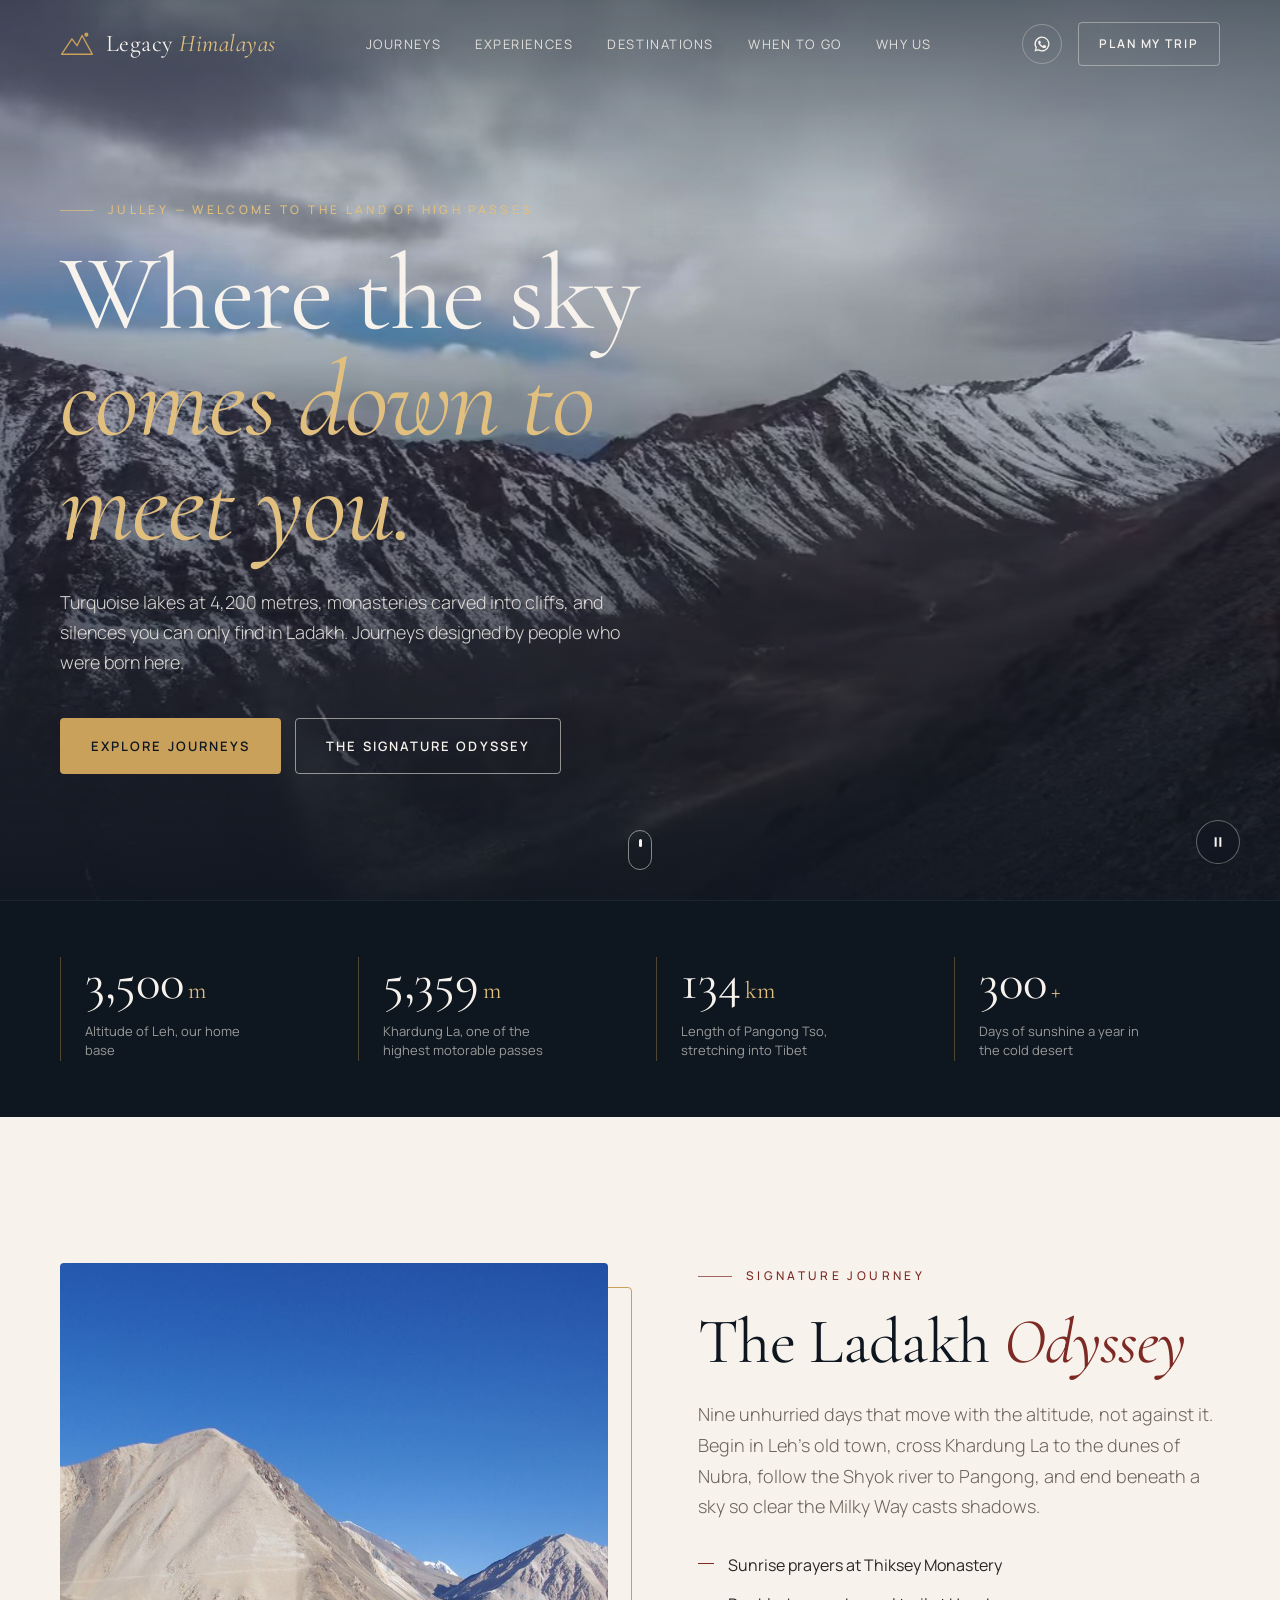
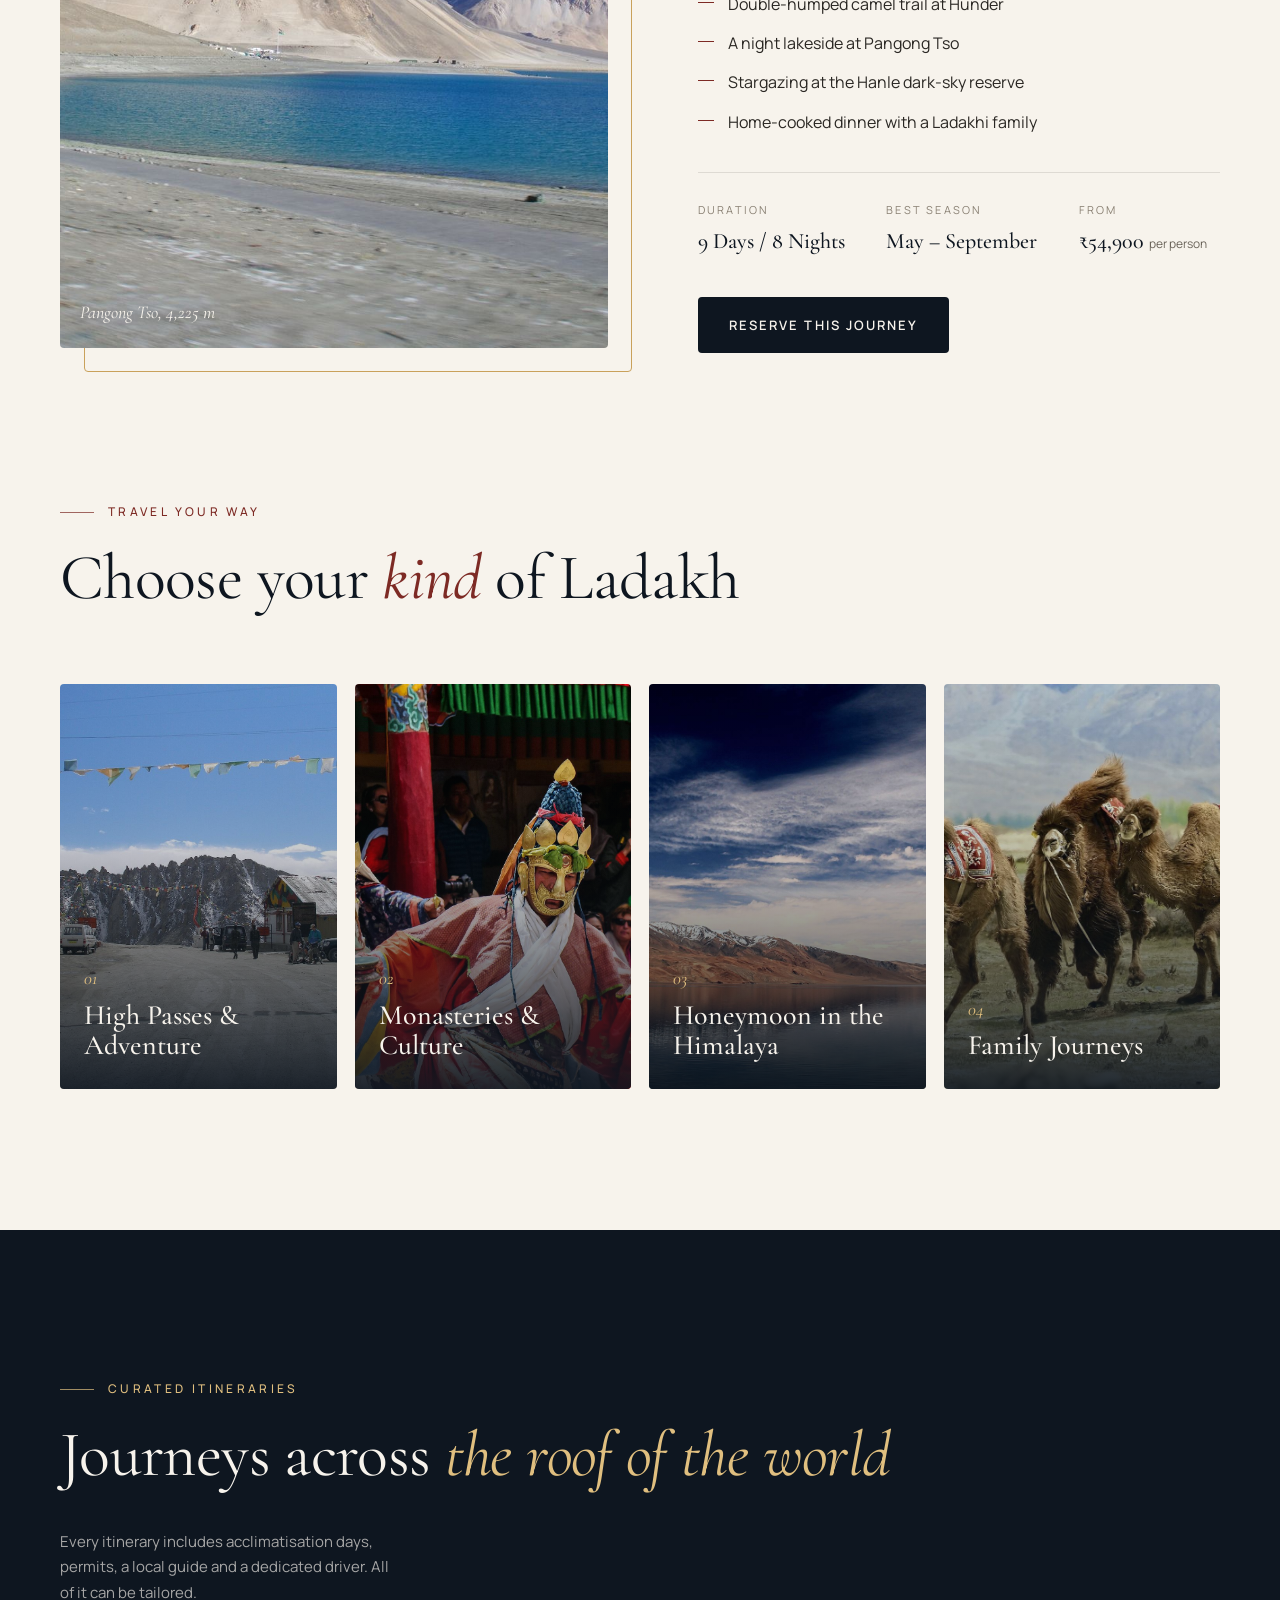
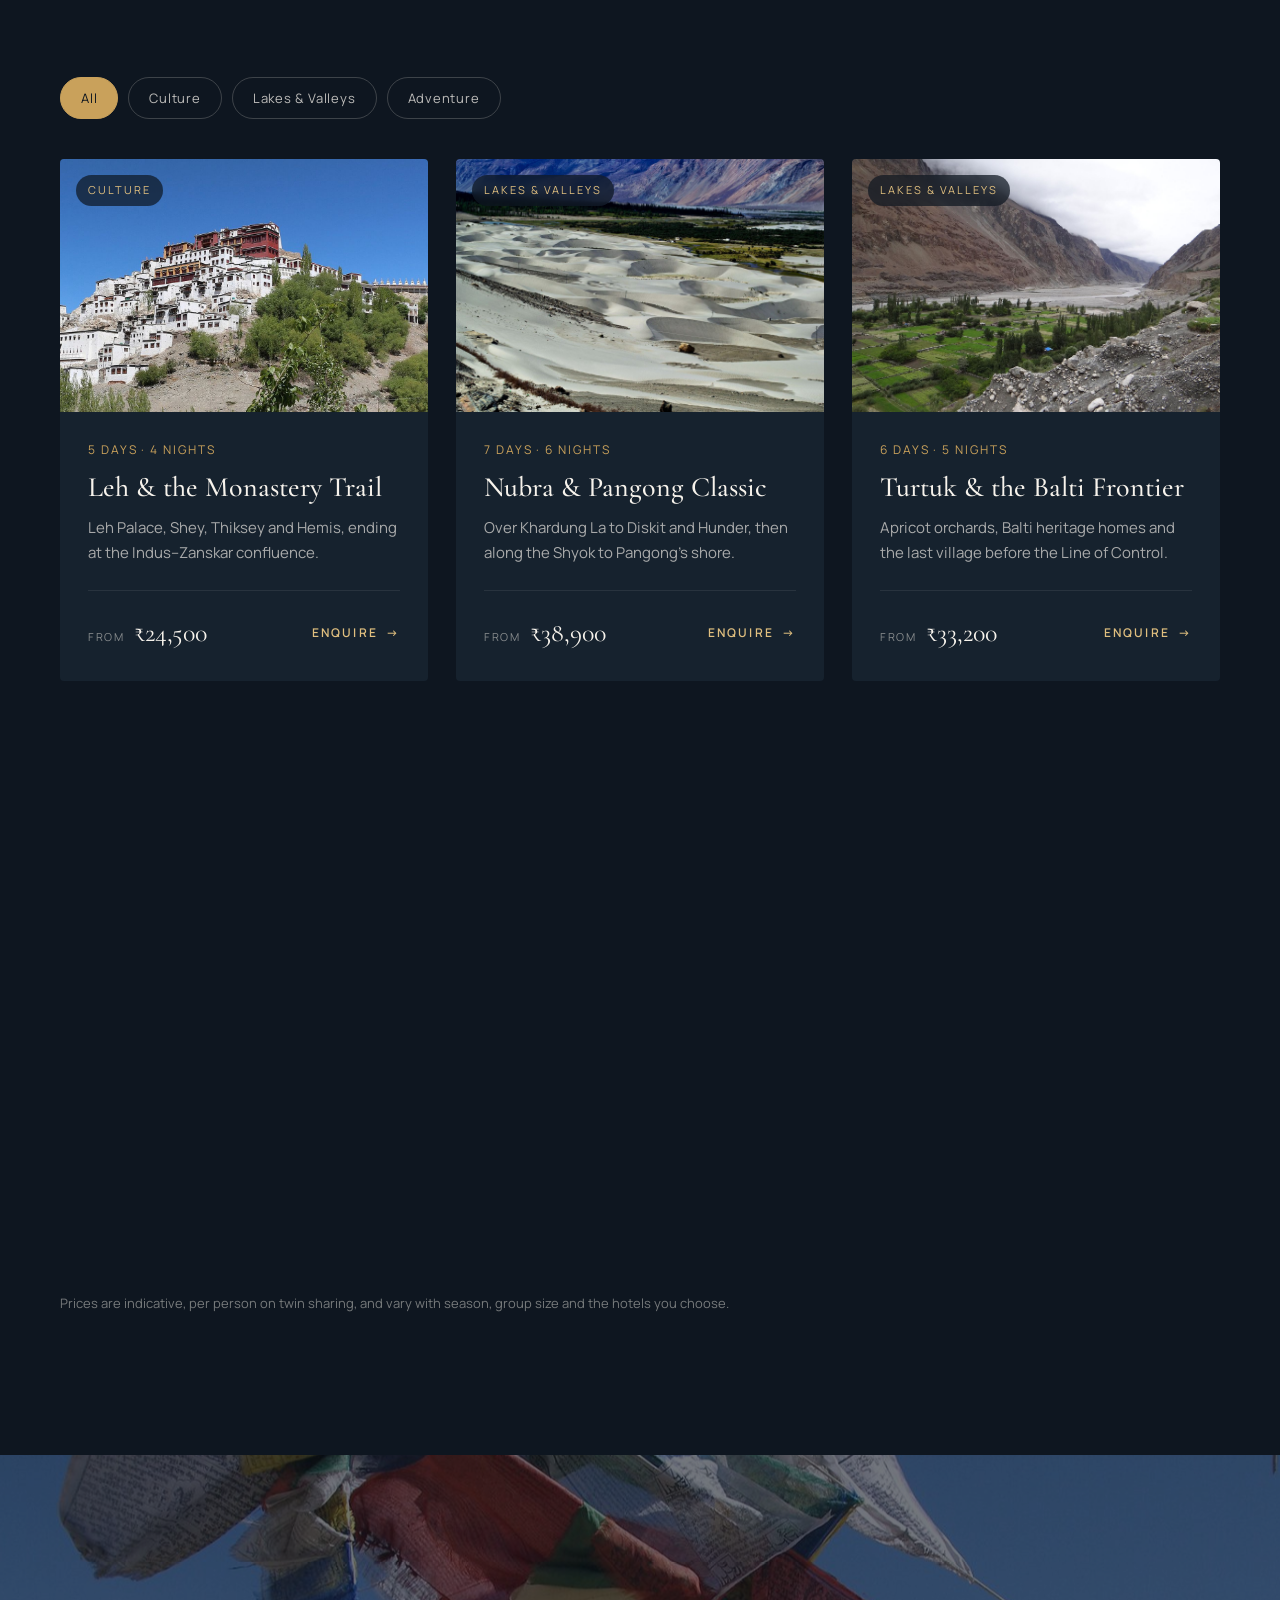
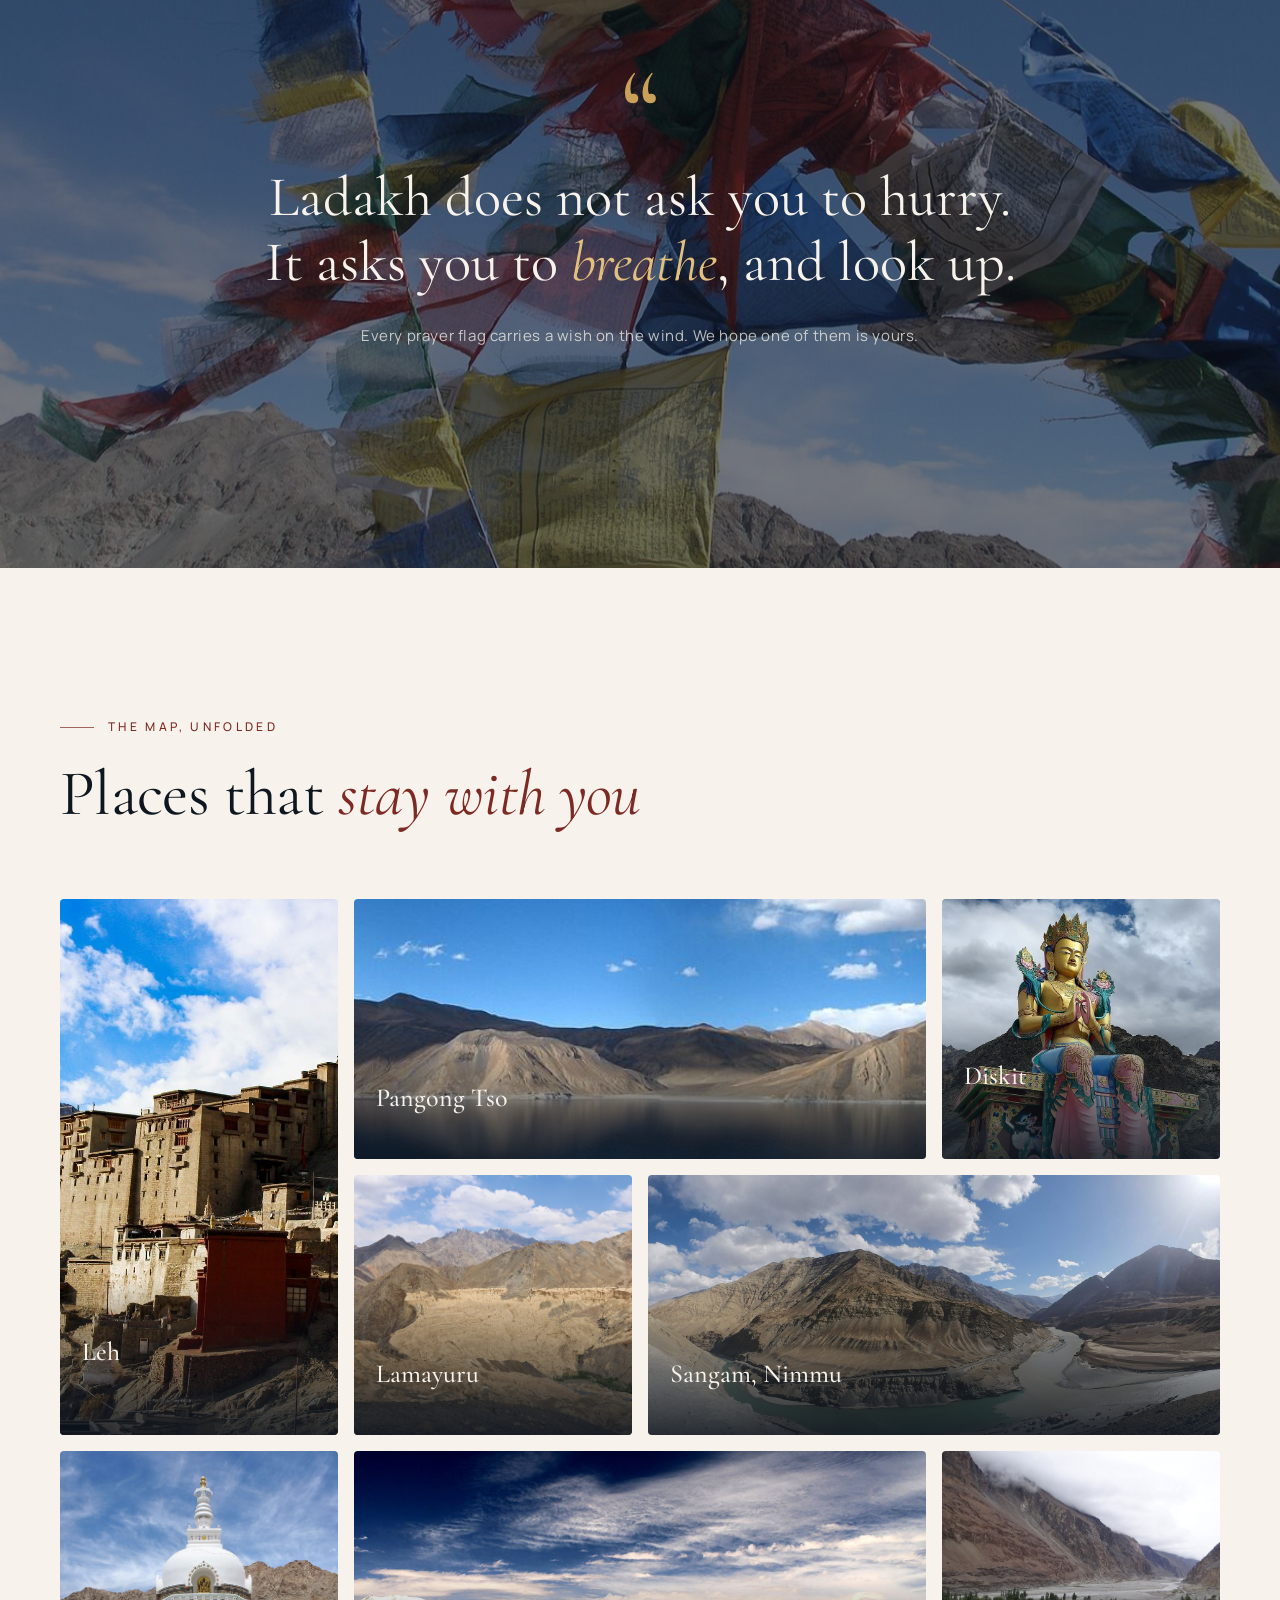
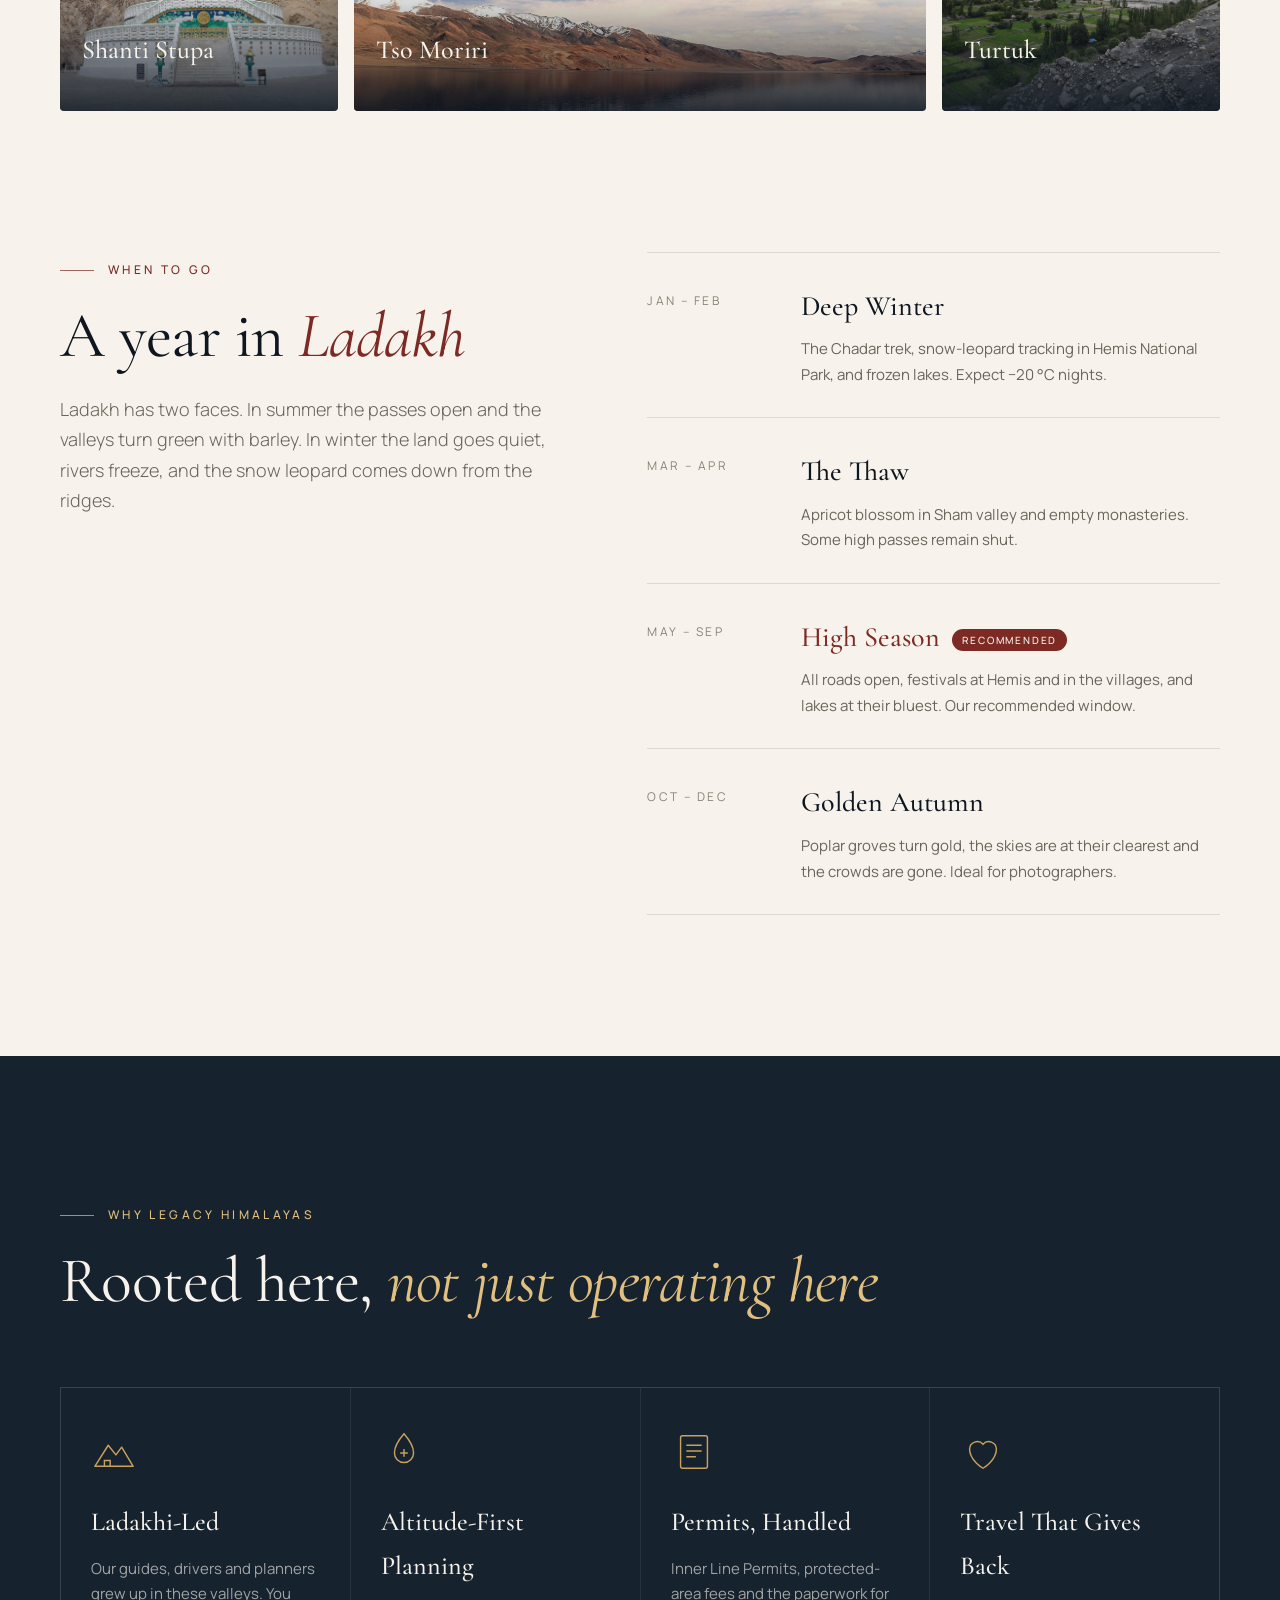
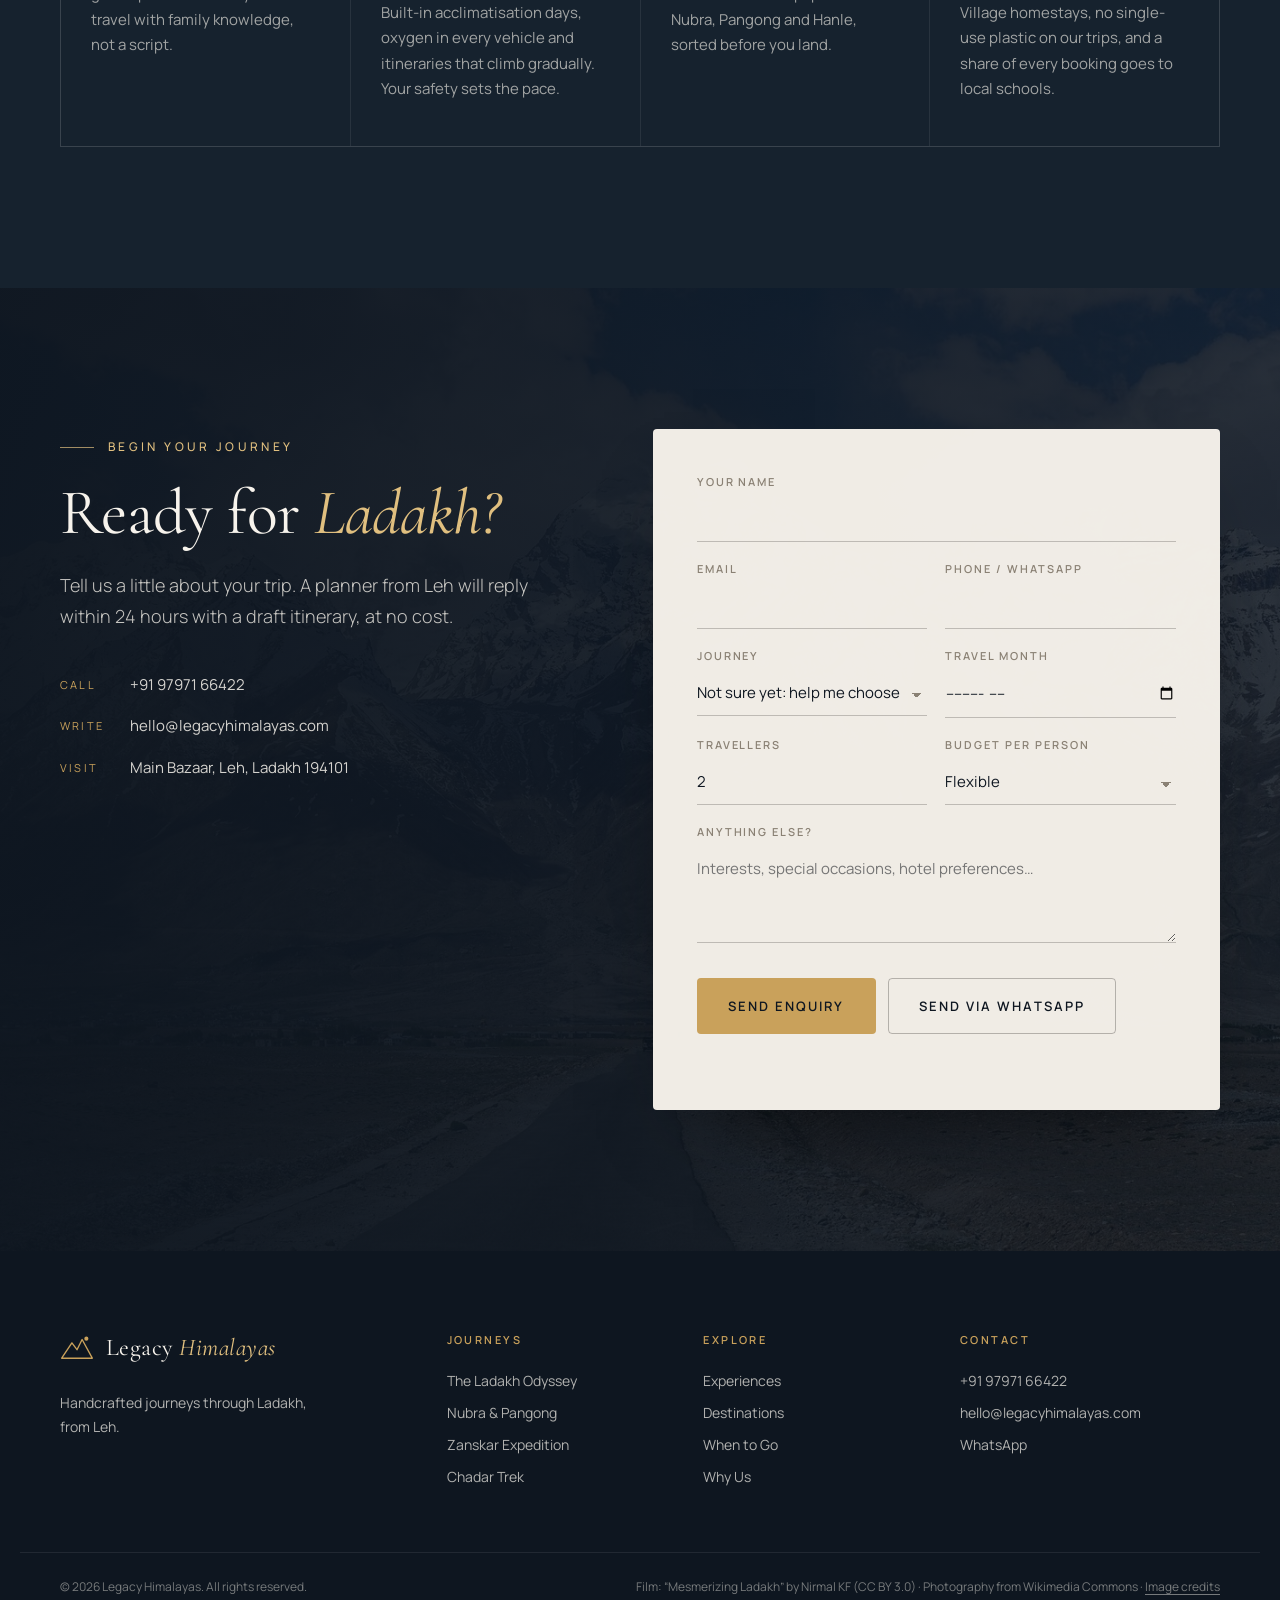
==== commit 1c5f6a7c: "Add real contact number for calls and WhatsApp Co-Authored-By: Claude Opus 5.5 <noreply@anthropic.co" ====
--- a/index.html
+++ b/index.html
@@ -33,7 +33,7 @@
       </nav>
 
       <div class="header-actions">
-        <a href="https://wa.me/910000000000" class="icon-link" aria-label="Chat on WhatsApp" target="_blank" rel="noopener">
+        <a href="https://wa.me/919797166422" class="icon-link" aria-label="Chat on WhatsApp" target="_blank" rel="noopener">
           <svg viewBox="0 0 24 24" aria-hidden="true"><path fill="currentColor" d="M12 2a10 10 0 0 0-8.6 15.1L2 22l5-1.3A10 10 0 1 0 12 2Zm0 18.2a8.2 8.2 0 0 1-4.2-1.2l-.3-.2-3 .8.8-2.9-.2-.3A8.2 8.2 0 1 1 12 20.2Zm4.5-6.1c-.2-.1-1.5-.7-1.7-.8s-.4-.1-.6.1-.7.8-.8 1-.3.2-.5.1a6.7 6.7 0 0 1-3.3-2.9c-.3-.4.3-.4.8-1.4a.5.5 0 0 0 0-.5l-.8-1.8c-.2-.5-.4-.4-.6-.4h-.5a1 1 0 0 0-.7.3 3 3 0 0 0-.9 2.2 5.2 5.2 0 0 0 1.1 2.7 11.8 11.8 0 0 0 4.5 4c1.7.7 2.3.8 3.2.6a2.7 2.7 0 0 0 1.8-1.3 2.2 2.2 0 0 0 .1-1.3c0-.1-.2-.2-.4-.3Z"/></svg>
         </a>
         <a href="#enquire" class="btn btn-ghost btn-sm">Plan My Trip</a>
@@ -319,7 +319,7 @@
           <h2 class="section-title light">Ready for <em>Ladakh?</em></h2>
           <p class="lead light">Tell us a little about your trip. A planner from Leh will reply within 24 hours with a draft itinerary, at no cost.</p>
           <ul class="contact-list">
-            <li><span>Call</span><a href="tel:+910000000000">+91 00000 00000</a></li>
+            <li><span>Call</span><a href="tel:+919797166422">+91 97971 66422</a></li>
             <li><span>Write</span><a href="mailto:hello@legacyhimalayas.com">hello@legacyhimalayas.com</a></li>
             <li><span>Visit</span>Main Bazaar, Leh, Ladakh 194101</li>
           </ul>
@@ -393,9 +393,9 @@
       </div>
       <div>
         <h4>Contact</h4>
-        <a href="tel:+910000000000">+91 00000 00000</a>
+        <a href="tel:+919797166422">+91 97971 66422</a>
         <a href="mailto:hello@legacyhimalayas.com">hello@legacyhimalayas.com</a>
-        <a href="https://wa.me/910000000000" target="_blank" rel="noopener">WhatsApp</a>
+        <a href="https://wa.me/919797166422" target="_blank" rel="noopener">WhatsApp</a>
       </div>
     </div>
     <div class="container footer-base">
@@ -404,7 +404,7 @@
     </div>
   </footer>
 
-  <a href="https://wa.me/910000000000" class="wa-float" target="_blank" rel="noopener" aria-label="Chat on WhatsApp">
+  <a href="https://wa.me/919797166422" class="wa-float" target="_blank" rel="noopener" aria-label="Chat on WhatsApp">
     <svg viewBox="0 0 24 24" aria-hidden="true"><path fill="currentColor" d="M12 2a10 10 0 0 0-8.6 15.1L2 22l5-1.3A10 10 0 1 0 12 2Zm4.5 12.1c-.2-.1-1.5-.7-1.7-.8s-.4-.1-.6.1-.7.8-.8 1-.3.2-.5.1a6.7 6.7 0 0 1-3.3-2.9c-.3-.4.3-.4.8-1.4a.5.5 0 0 0 0-.5l-.8-1.8c-.2-.5-.4-.4-.6-.4h-.5a1 1 0 0 0-.7.3 3 3 0 0 0-.9 2.2 5.2 5.2 0 0 0 1.1 2.7 11.8 11.8 0 0 0 4.5 4c1.7.7 2.3.8 3.2.6a2.7 2.7 0 0 0 1.8-1.3 2.2 2.2 0 0 0 .1-1.3c0-.1-.2-.2-.4-.3Z"/></svg>
   </a>
 
